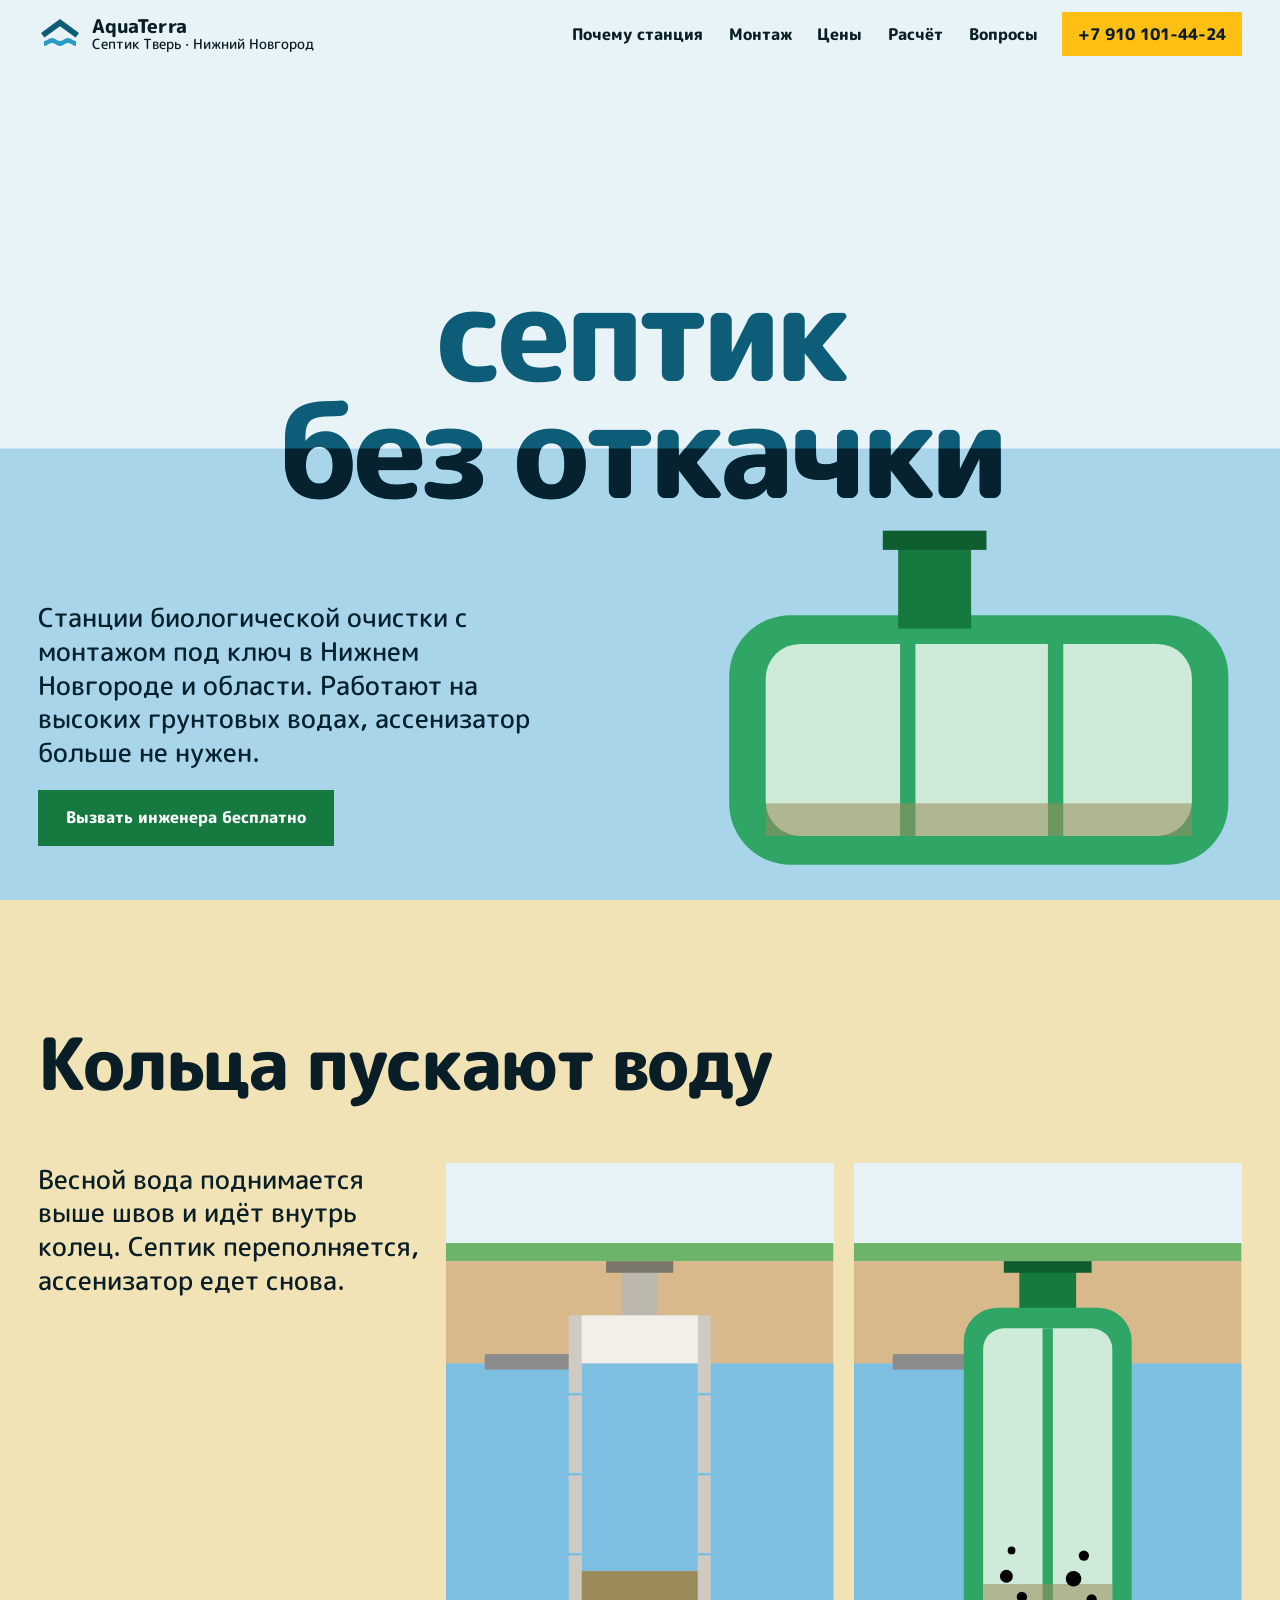
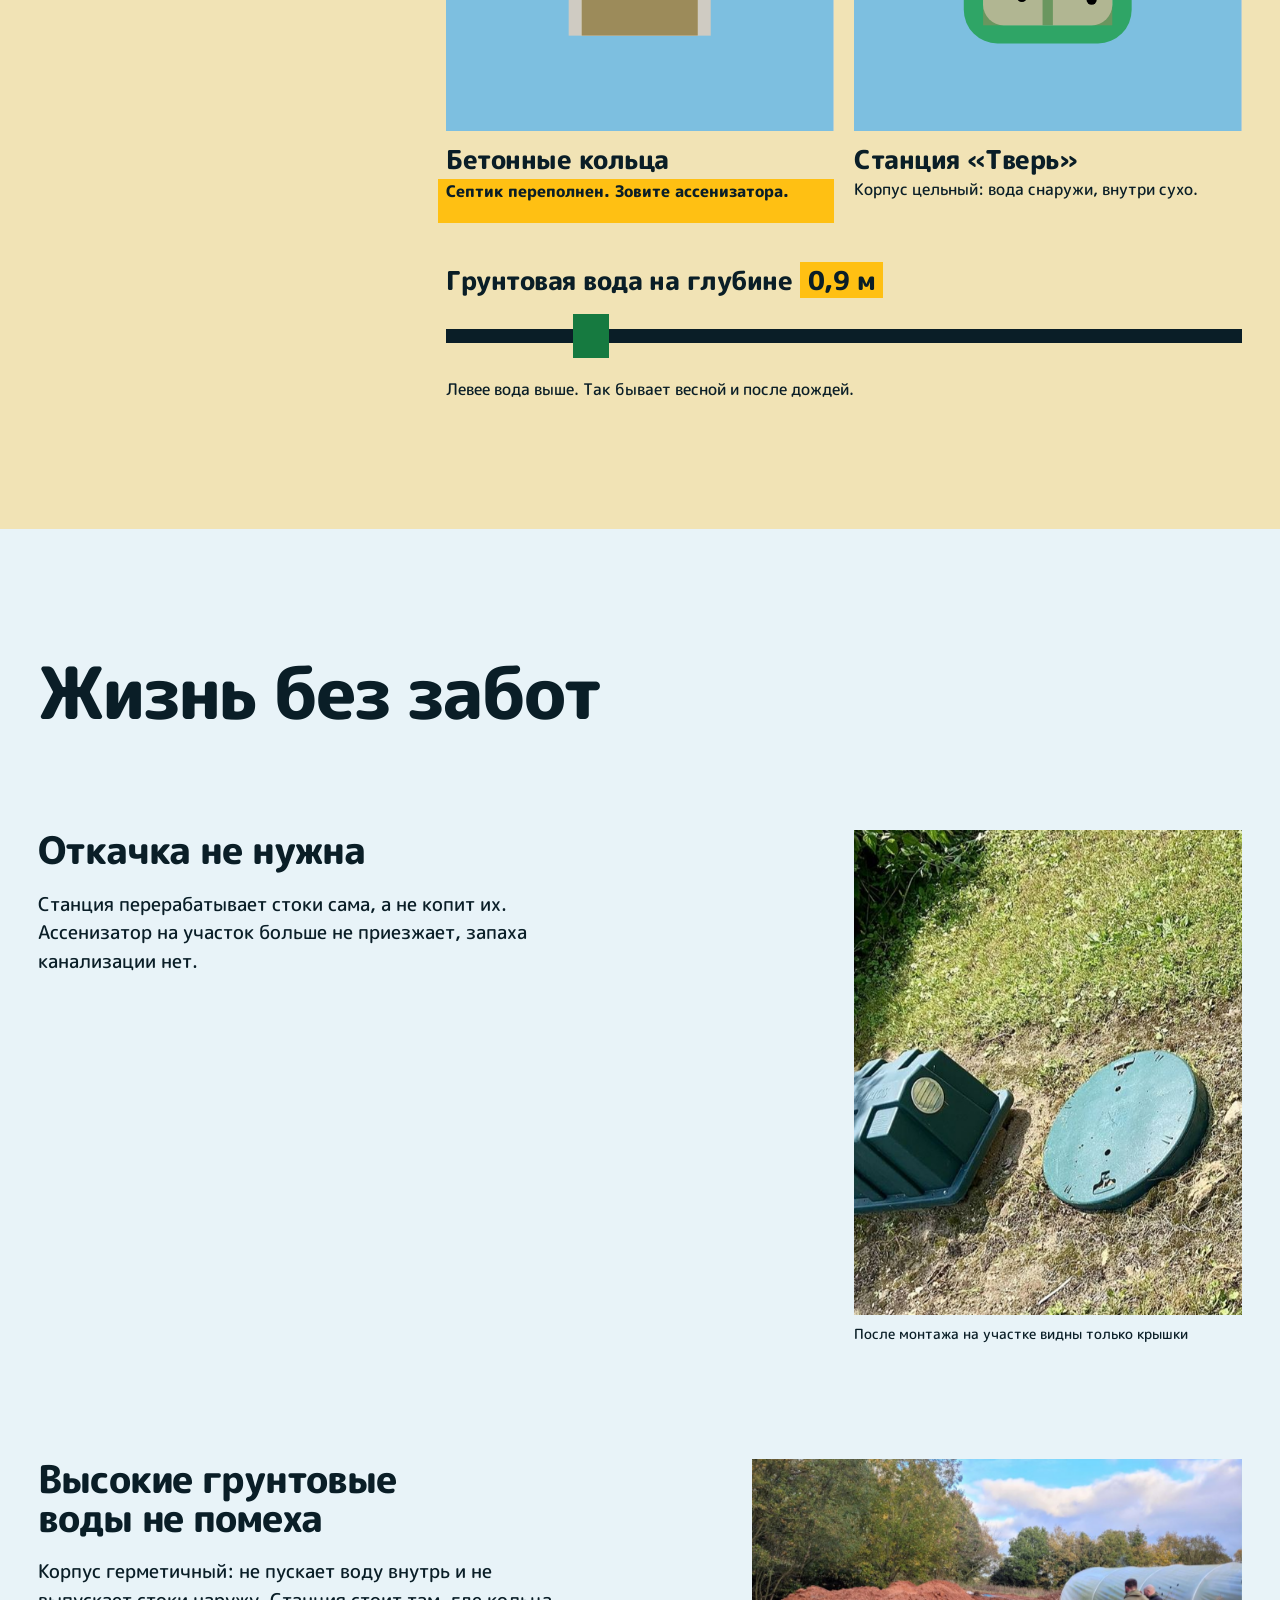
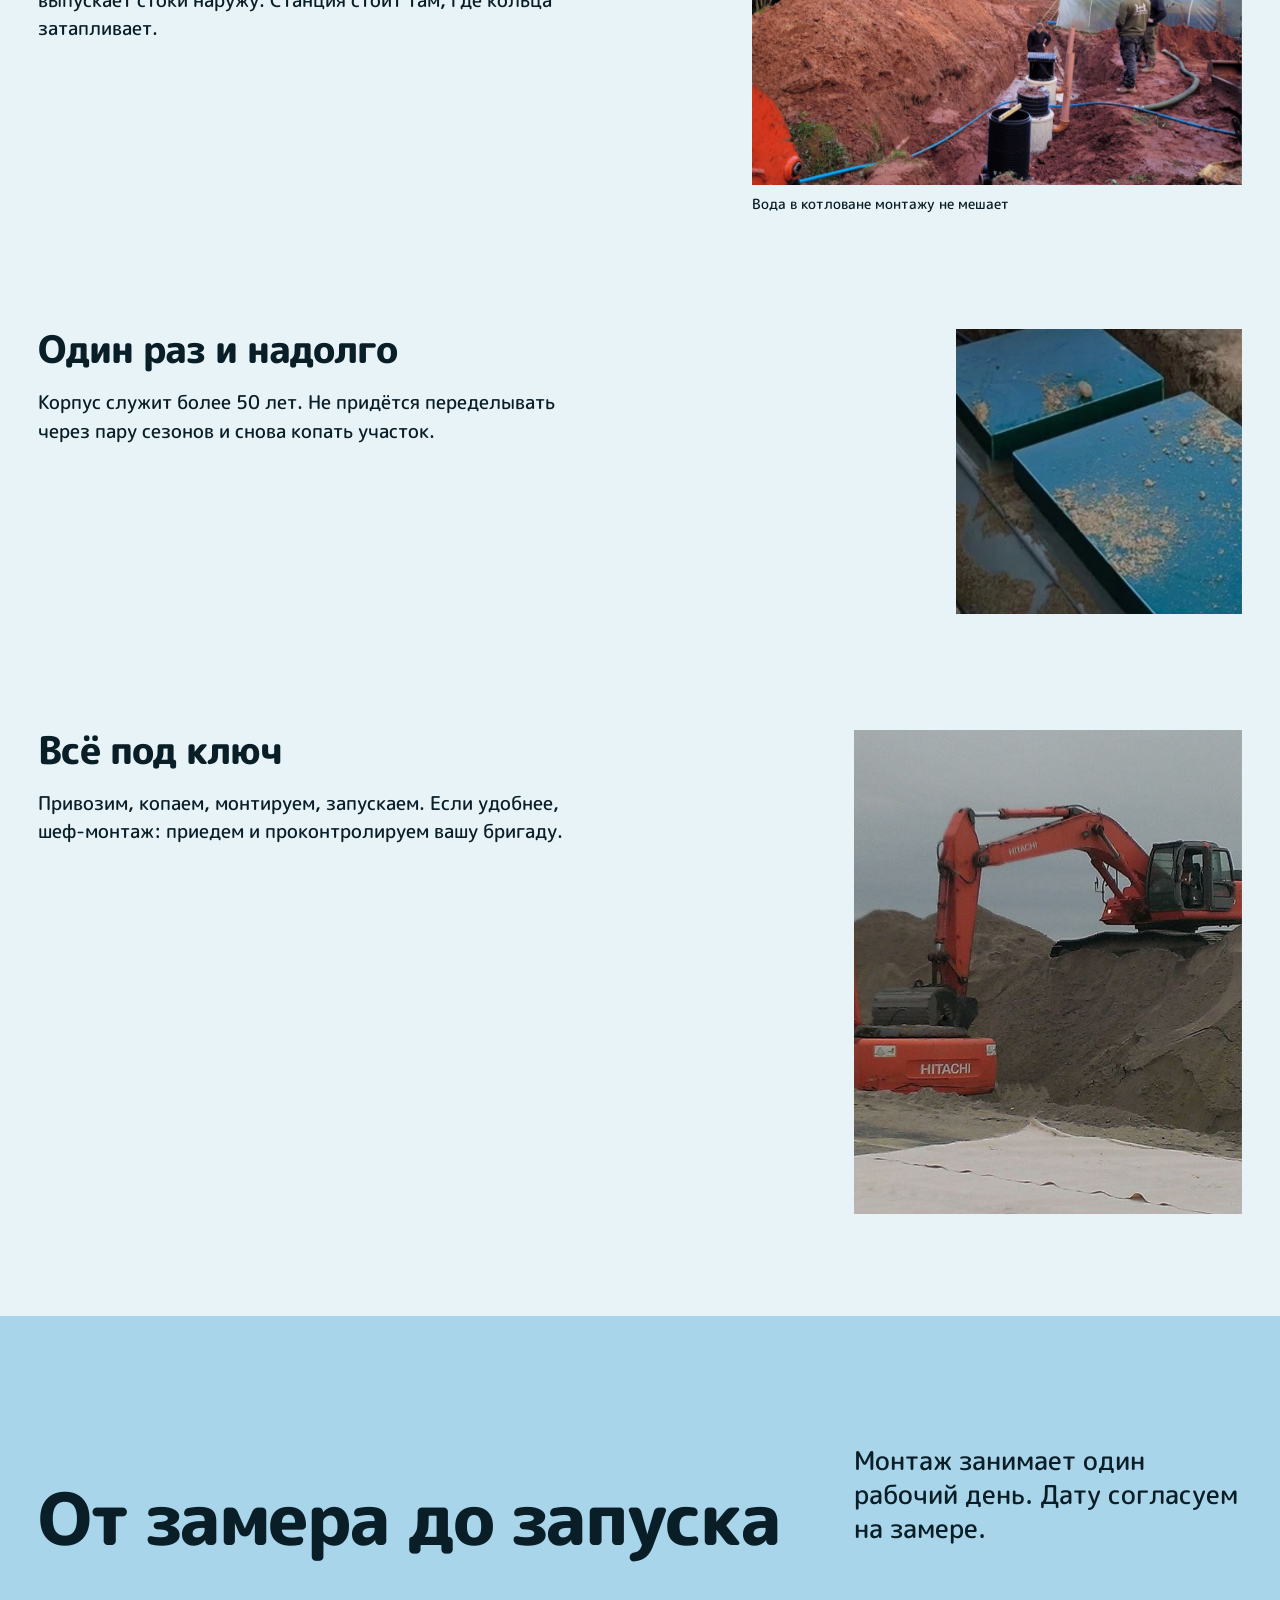
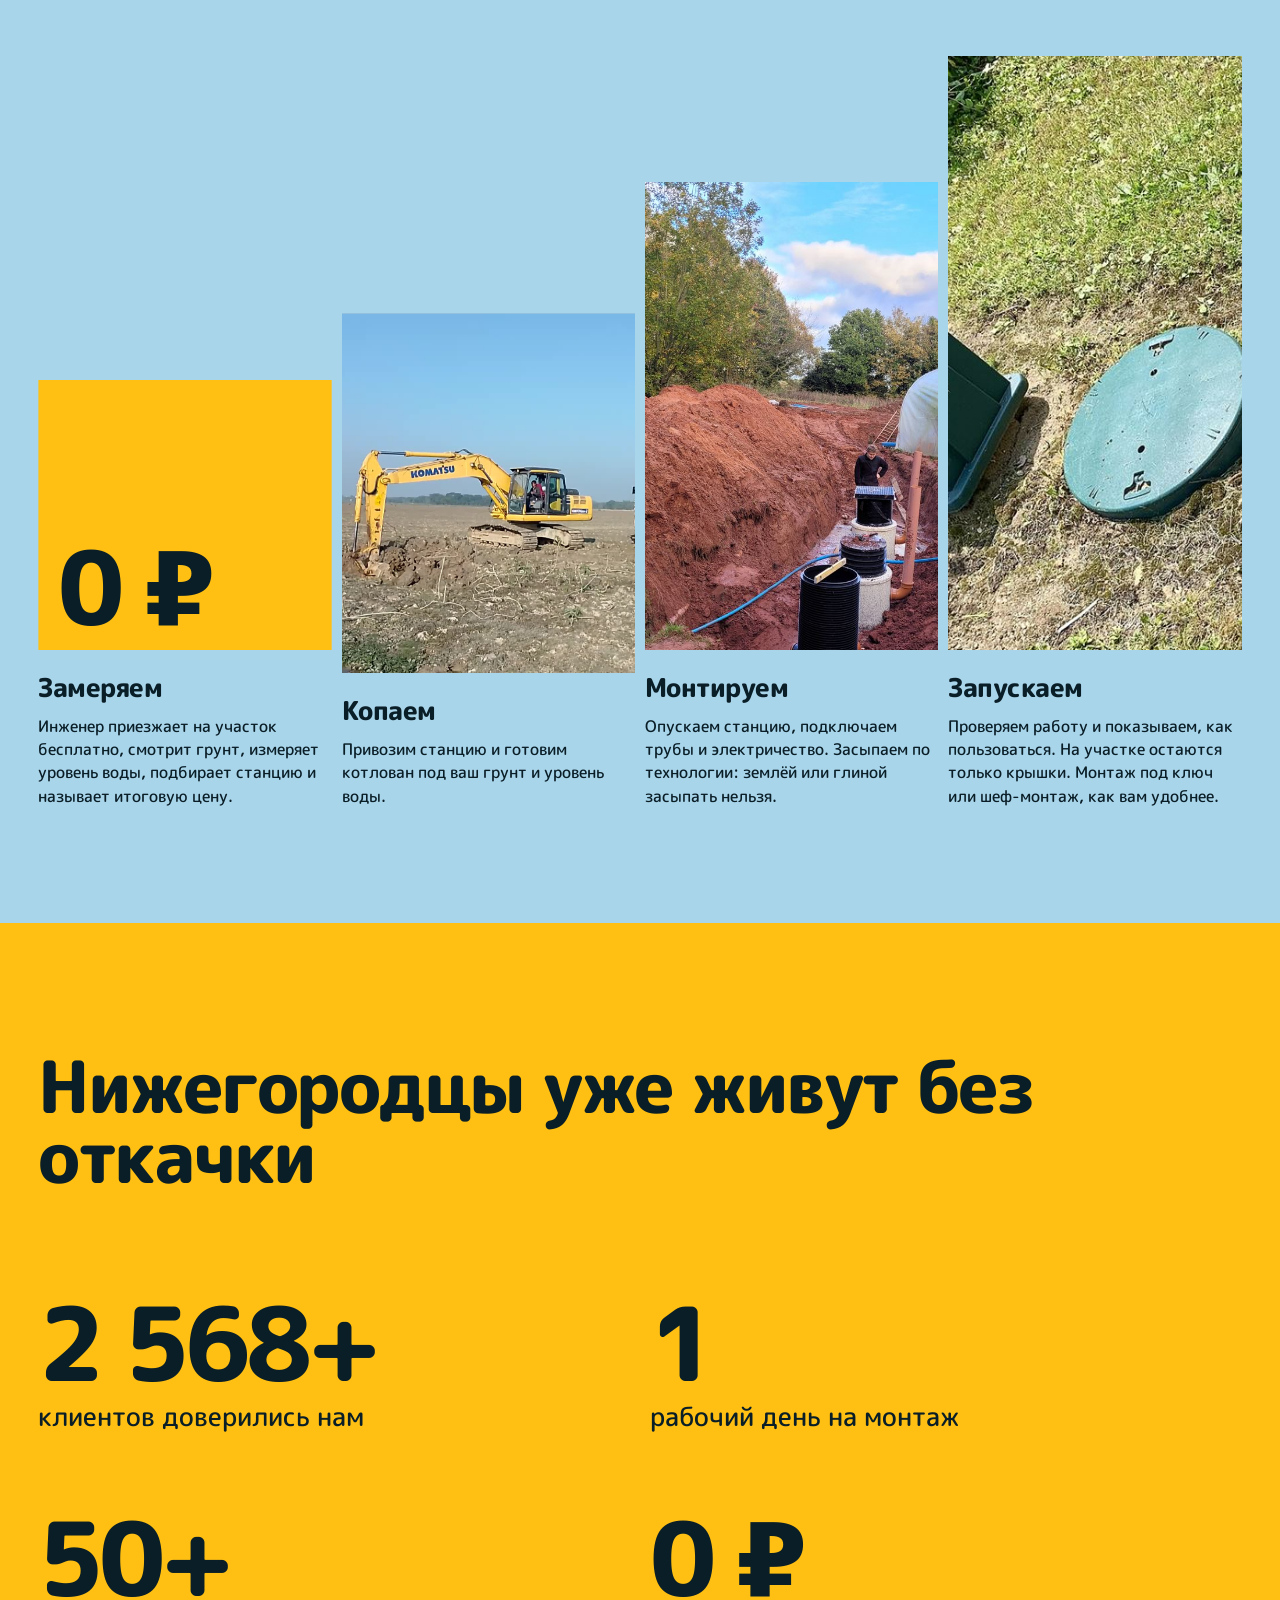
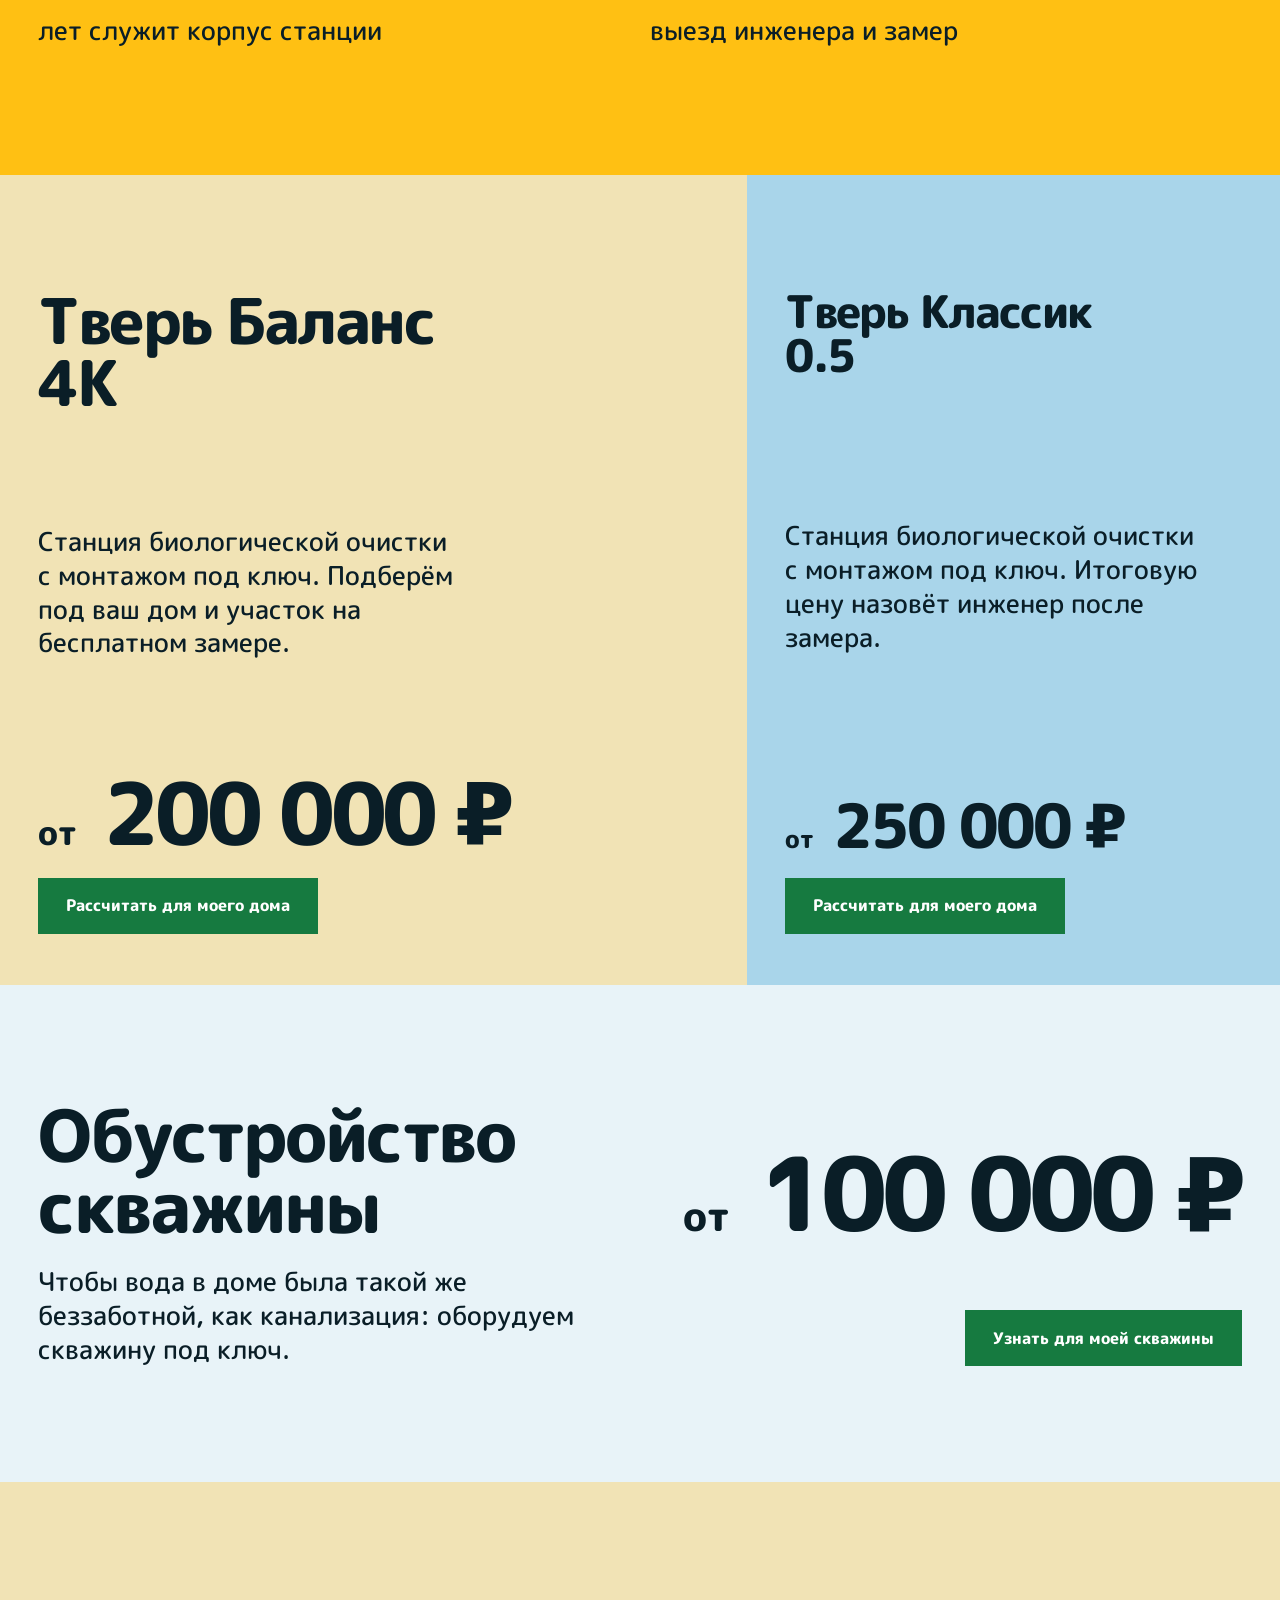
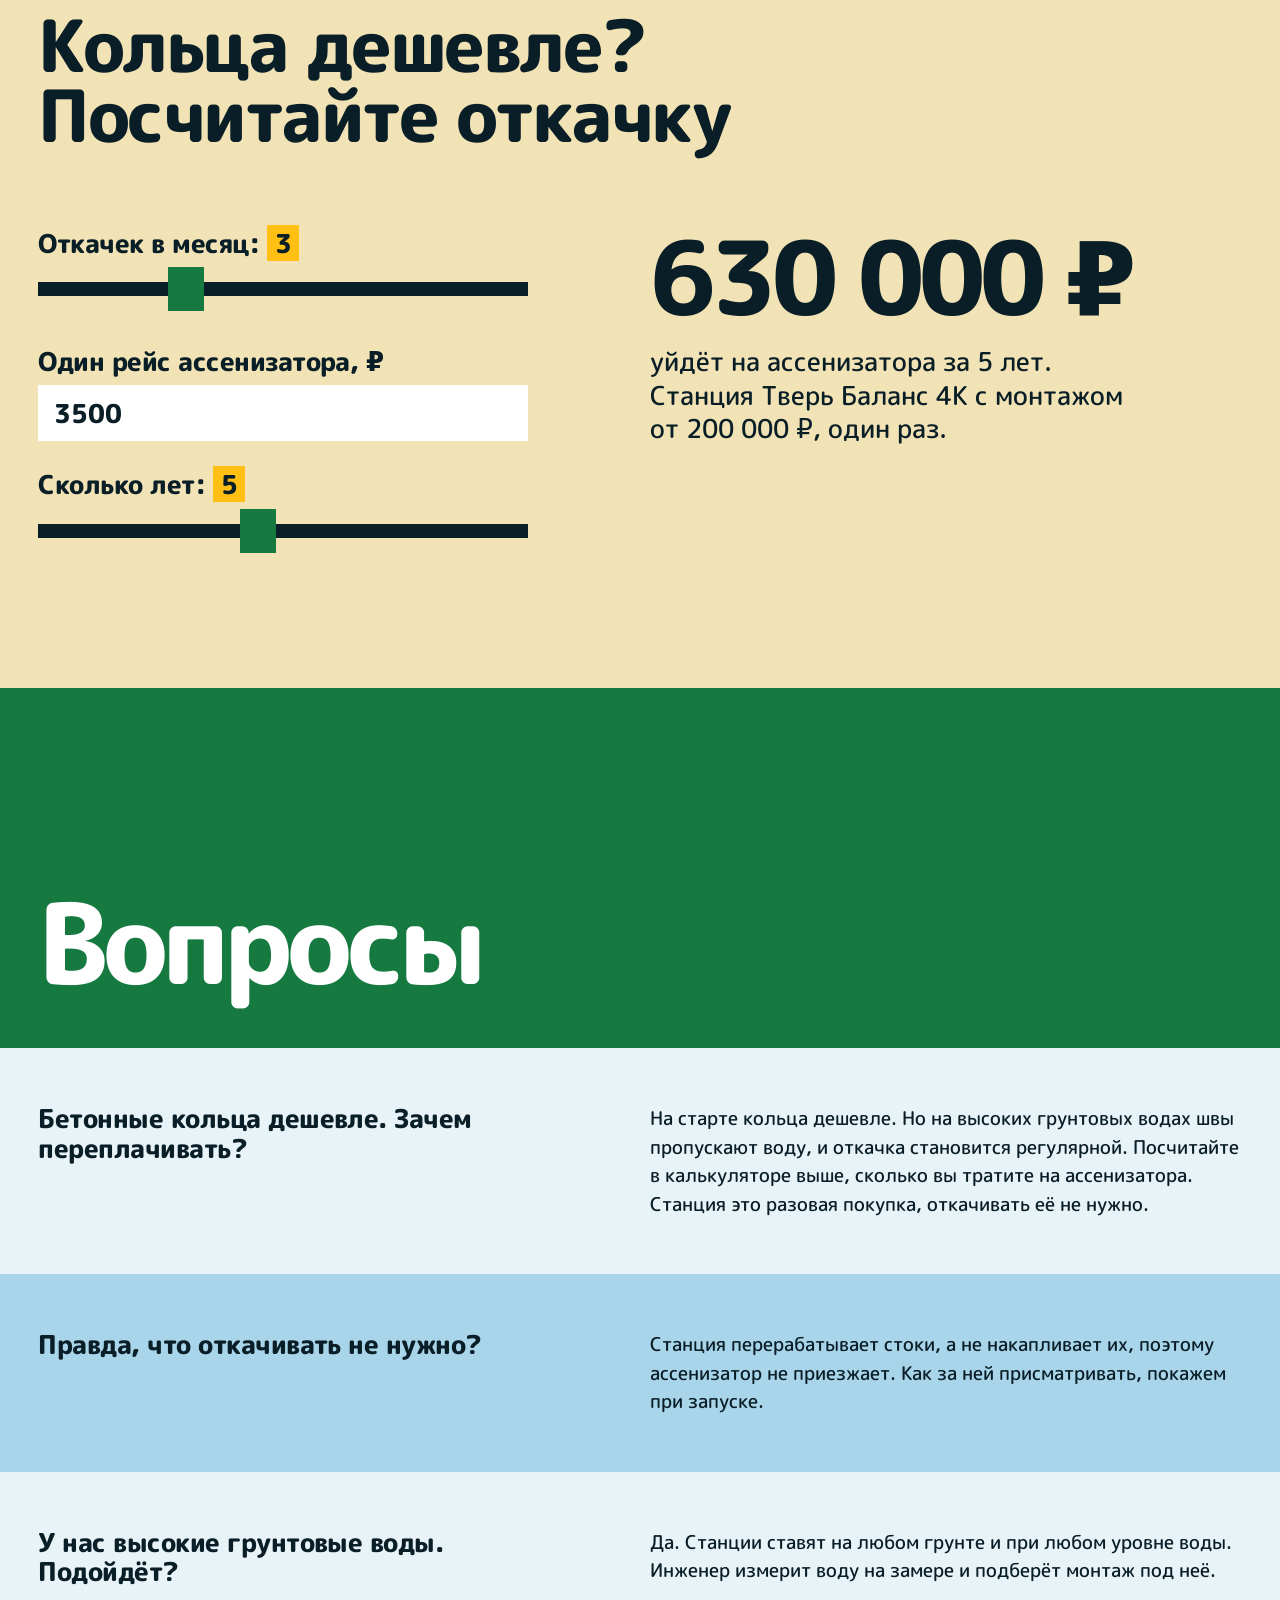
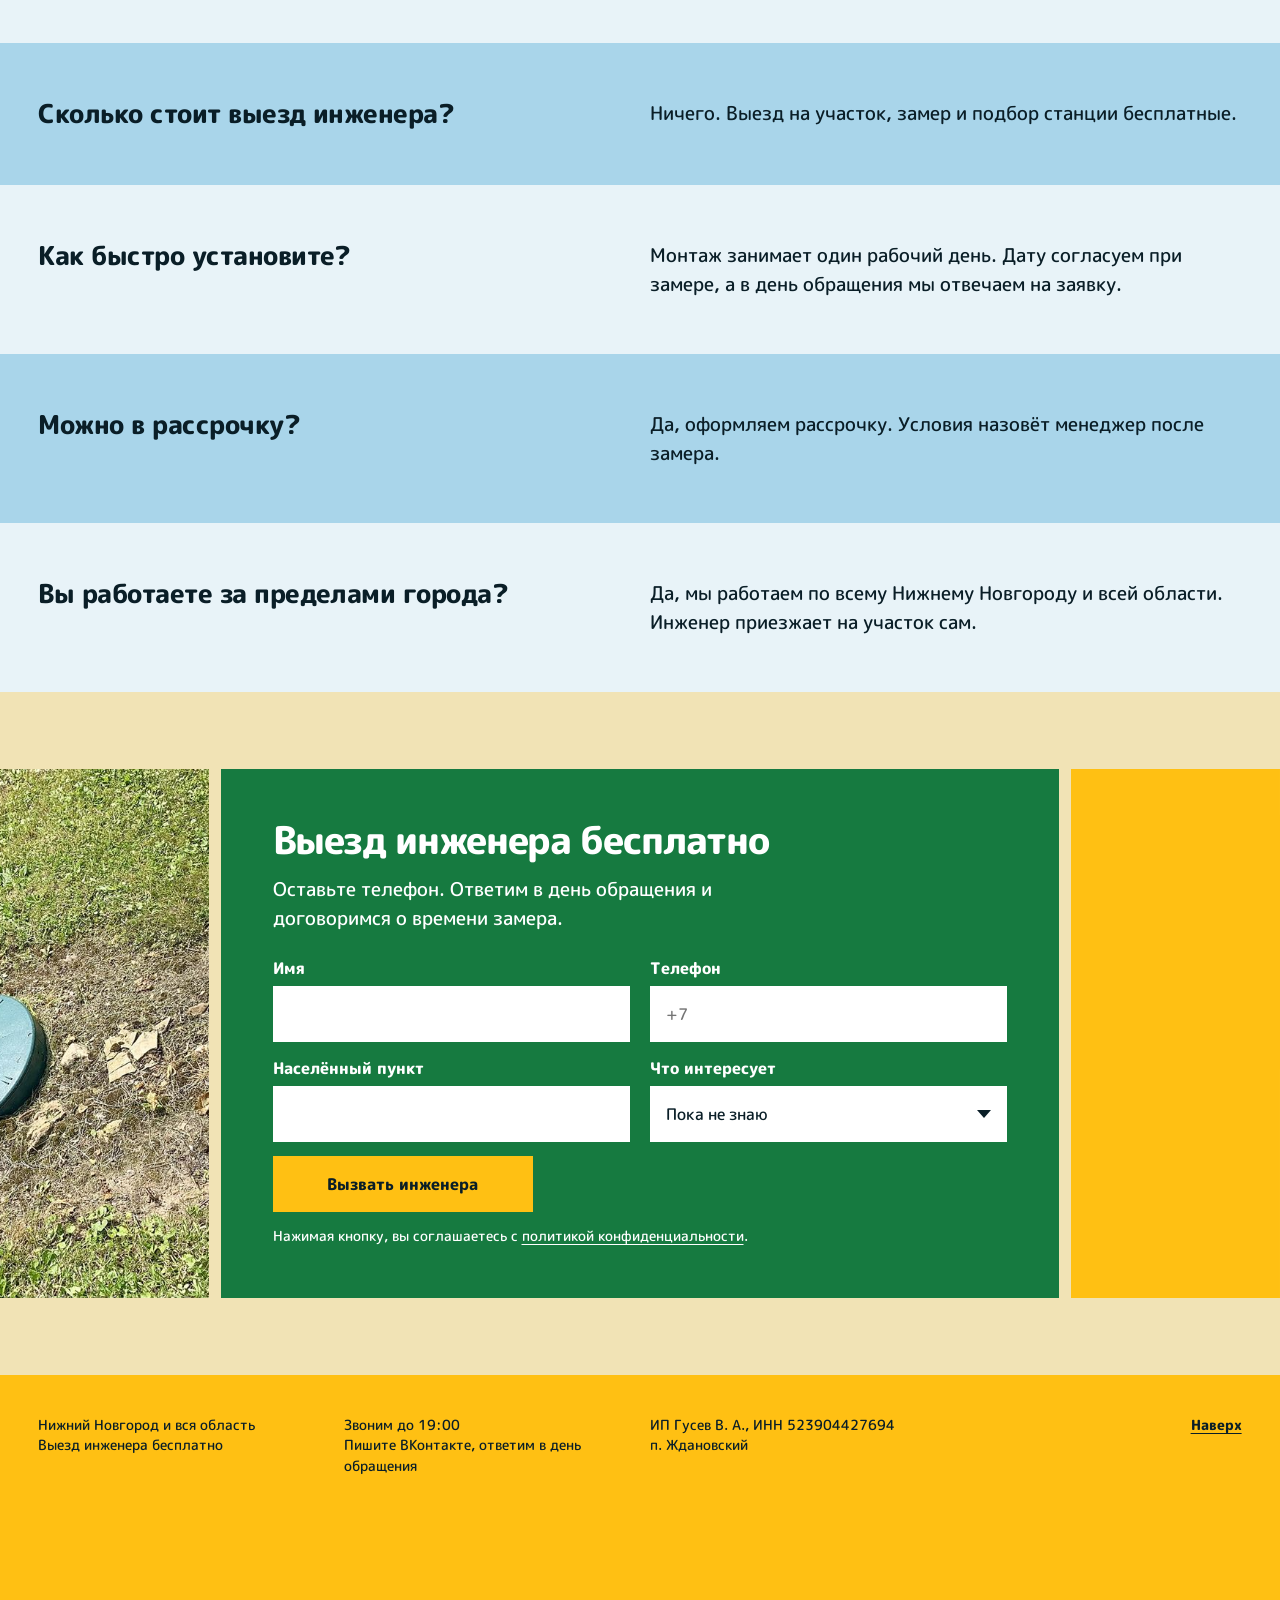
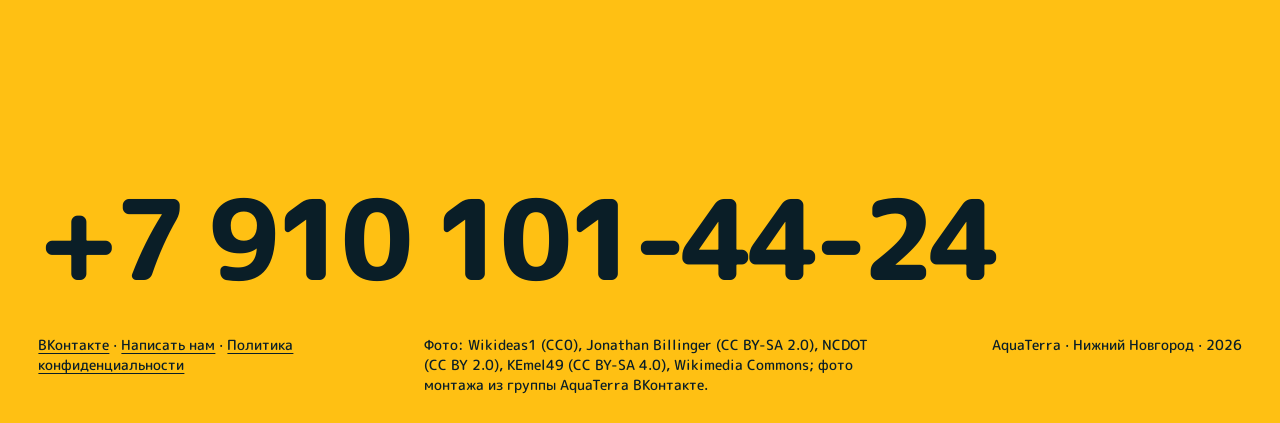
==== index.html @ c6490bec "init: landing for AquaTerra septik NNov Co-Authored-By: Claude Sonnet 5.5 <noreply@anthropic.com>" ====
<!doctype html>
<html lang="ru">
<head>
<meta charset="utf-8">
<meta name="viewport" content="width=device-width, initial-scale=1">
<title>Септик без откачки в Нижнем Новгороде | AquaTerra</title>
<meta name="description" content="Станции биологической очистки «Тверь» с монтажом под ключ в Нижнем Новгороде и области. Септик без откачки, работает на высоких грунтовых водах. Баланс 4К от 200 000 ₽. Выезд инженера бесплатно.">
<meta name="theme-color" content="#E8F3F8">
<meta property="og:title" content="Септик без откачки в Нижнем Новгороде и области">
<meta property="og:description" content="Станции биологической очистки с монтажом под ключ. Выезд инженера на замер бесплатно.">
<meta property="og:type" content="website">
<script>document.documentElement.classList.add('js');</script>
<link rel="preconnect" href="https://fonts.googleapis.com">
<link rel="preconnect" href="https://fonts.gstatic.com" crossorigin>
<link href="https://fonts.googleapis.com/css2?family=M+PLUS+Rounded+1c:wght@400;500;800&display=swap" rel="stylesheet">
<link rel="stylesheet" href="styles.css">
</head>
<body>

<header class="bar" id="header">
  <div class="bar__in">
    <a class="mark" href="#top" aria-label="AquaTerra, на главную">
      <svg class="mark__ico" viewBox="0 0 44 36" aria-hidden="true">
        <path d="M3 17 22 3l19 14-3.4 4.6L22 10.2 6.4 21.6z" fill="#0D5C78"/>
        <path d="M6 25c4 0 4-3 8-3s4 3 8 3 4-3 8-3 4 3 8 3v5c-4 0-4-3-8-3s-4 3-8 3-4-3-8-3-4 3-8 3z" fill="#2B9BC4"/>
      </svg>
      <span class="mark__txt"><b>AquaTerra</b><i>Септик Тверь · Нижний Новгород</i></span>
    </a>
    <nav class="nav" id="nav" aria-label="Разделы">
      <a href="#why">Почему станция</a>
      <a href="#process">Монтаж</a>
      <a href="#price">Цены</a>
      <a href="#calc">Расчёт</a>
      <a href="#faq">Вопросы</a>
    </nav>
    <a class="bar__tel" href="tel:+79101014424">+7 910 101-44-24</a>
    <button class="burger" id="burger" type="button" aria-label="Открыть меню" aria-expanded="false" aria-controls="nav"><span></span><span></span></button>
  </div>
</header>

<main>

<!-- ========== HERO: waterline ========== -->
<section class="hero" id="top">
  <h1 class="hero__title"><span class="ln"><span>септик</span></span><span class="ln"><span>без откачки</span></span></h1>
  <svg class="tank" viewBox="0 0 560 366" focusable="false" aria-hidden="true">
    <rect x="20" y="96" width="520" height="260" rx="64" fill="#2FA566"/>
    <rect x="196" y="20" width="76" height="90" fill="#167A40"/>
    <rect x="180" y="8" width="108" height="20" fill="#0F5E30"/>
    <rect x="58" y="126" width="444" height="200" rx="36" fill="#CDEBD8"/>
    <rect x="198" y="126" width="16" height="200" fill="#2FA566"/>
    <rect x="352" y="126" width="16" height="200" fill="#2FA566"/>
    <rect x="58" y="292" width="444" height="34" fill="#9C8B5A" opacity=".55"/>
    <g class="bub">
      <circle cx="96" cy="276" r="9"/><circle cx="130" cy="290" r="6"/><circle cx="160" cy="270" r="11"/>
      <circle cx="250" cy="280" r="8"/><circle cx="290" cy="292" r="12"/><circle cx="326" cy="274" r="6"/>
      <circle cx="410" cy="284" r="10"/><circle cx="448" cy="270" r="7"/><circle cx="474" cy="292" r="9"/>
    </g>
  </svg>
  <div class="hero__foot">
    <p class="hero__sub">Станции биологической очистки с монтажом под ключ в Нижнем Новгороде и области. Работают на высоких грунтовых водах, ассенизатор больше не нужен.</p>
    <a class="btn" href="#contact" data-pick="">Вызвать инженера бесплатно</a>
  </div>
</section>

<!-- ========== PROBLEM: groundwater (live thing) ========== -->
<section class="field field--sand problem" id="why" aria-labelledby="h-why">
  <div class="grid">
    <h2 class="head problem__h" id="h-why" data-split>Кольца пускают воду</h2>
    <p class="statement problem__p" data-r>Весной вода поднимается выше швов и идёт внутрь колец. Септик переполняется, ассенизатор едет снова.</p>
    <div class="scene" id="scene" data-r>
      <div class="scene__pair">
        <figure class="tankfig">
          <svg viewBox="0 0 300 440" role="img" aria-label="Разрез участка: септик из бетонных колец в грунтовой воде">
            <rect x="0" y="0" width="300" height="62" fill="#E8F3F8"/>
            <rect x="0" y="62" width="300" height="14" fill="#6DB36A"/>
            <rect x="0" y="76" width="300" height="364" fill="#D8B98B"/>
            <rect class="gw" x="0" y="130" width="300" height="310" fill="#7DBFE0"/>
            <rect x="30" y="148" width="68" height="12" fill="#8C8C8C"/>
            <rect x="136" y="84" width="28" height="34" fill="#BDB8AE"/>
            <rect x="124" y="76" width="52" height="9" fill="#7B766C"/>
            <rect x="95" y="118" width="110" height="60" fill="#CFCBC2"/>
            <rect x="95" y="180" width="110" height="60" fill="#CFCBC2"/>
            <rect x="95" y="242" width="110" height="60" fill="#CFCBC2"/>
            <rect x="95" y="304" width="110" height="62" fill="#CFCBC2"/>
            <rect x="105" y="118" width="90" height="248" fill="#F2EFE8"/>
            <rect class="in-wat" x="105" y="300" width="90" height="66" fill="#7DBFE0"/>
            <rect class="in-sew" x="105" y="316" width="90" height="50" fill="#9C8B5A"/>
            <g class="drips" fill="#7DBFE0">
              <rect x="91" y="190" width="5" height="9"/>
              <rect x="204" y="250" width="5" height="9"/>
              <rect x="91" y="312" width="5" height="9"/>
            </g>
          </svg>
          <figcaption>
            <b>Бетонные кольца</b>
            <span class="read" id="readRing">Вода ниже швов. Пока всё в порядке.</span>
          </figcaption>
        </figure>
        <figure class="tankfig">
          <svg viewBox="0 0 300 440" role="img" aria-label="Разрез участка: герметичная станция биологической очистки в грунтовой воде">
            <rect x="0" y="0" width="300" height="62" fill="#E8F3F8"/>
            <rect x="0" y="62" width="300" height="14" fill="#6DB36A"/>
            <rect x="0" y="76" width="300" height="364" fill="#D8B98B"/>
            <rect class="gw" x="0" y="130" width="300" height="310" fill="#7DBFE0"/>
            <rect x="30" y="148" width="58" height="12" fill="#8C8C8C"/>
            <rect x="128" y="84" width="44" height="30" fill="#167A40"/>
            <rect x="116" y="76" width="68" height="9" fill="#0F5E30"/>
            <rect x="85" y="112" width="130" height="260" rx="26" fill="#2FA566"/>
            <rect x="100" y="128" width="100" height="230" rx="16" fill="#CDEBD8"/>
            <rect x="146" y="128" width="8" height="230" fill="#2FA566"/>
            <rect x="100" y="326" width="100" height="32" fill="#9C8B5A" opacity=".55"/>
            <g class="bub bub--s">
              <circle cx="118" cy="320" r="5"/><circle cx="130" cy="336" r="4"/>
              <circle cx="170" cy="322" r="6"/><circle cx="184" cy="338" r="4"/>
              <circle cx="122" cy="300" r="3"/><circle cx="178" cy="304" r="4"/>
            </g>
          </svg>
          <figcaption>
            <b>Станция «Тверь»</b>
            <span class="read read--ok">Корпус цельный: вода снаружи, внутри сухо.</span>
          </figcaption>
        </figure>
      </div>
      <div class="scene__ctl">
        <label for="gwRange">Грунтовая вода на глубине <output id="gwOut">3,2 м</output></label>
        <input id="gwRange" type="range" min="0.4" max="3.4" step="0.05" value="0.9" aria-describedby="gwHint">
        <p id="gwHint">Левее вода выше. Так бывает весной и после дождей.</p>
      </div>
    </div>
  </div>
</section>

<!-- ========== BENEFITS: rows with margin photographs ========== -->
<section class="field field--sky benefits" aria-labelledby="h-ben">
  <div class="grid">
    <h2 class="head benefits__h" id="h-ben" data-split>Жизнь без забот</h2>
  </div>
  <ol class="rows">
    <li class="row" data-r>
      <div class="row__t">
        <h3>Откачка не нужна</h3>
        <p>Станция перерабатывает стоки сама, а не копит их. Ассенизатор на участок больше не приезжает, запаха канализации нет.</p>
      </div>
      <figure class="pic pic--a" data-pic><div class="frame"><img src="assets/lids-lawn.jpg" alt="Две зелёные крышки станции на газоне" width="1400" height="723" loading="lazy" style="object-position:30% 55%"></div><figcaption>После монтажа на участке видны только крышки</figcaption></figure>
    </li>
    <li class="row" data-r>
      <div class="row__t">
        <h3>Высокие грунтовые воды не помеха</h3>
        <p>Корпус герметичный: не пускает воду внутрь и не выпускает стоки наружу. Станция стоит там, где кольца затапливает.</p>
      </div>
      <figure class="pic pic--b" data-pic><div class="frame"><img src="assets/trench-water.jpg" alt="Монтаж септика в траншее, воду из котлована откачивают шлангом" width="1200" height="900" loading="lazy"></div><figcaption>Вода в котловане монтажу не мешает</figcaption></figure>
    </li>
    <li class="row" data-r>
      <div class="row__t">
        <h3>Один раз и надолго</h3>
        <p>Корпус служит более 50 лет. Не придётся переделывать через пару сезонов и снова копать участок.</p>
      </div>
      <figure class="pic pic--c" data-pic><div class="frame"><img src="assets/trench-lids.jpg" alt="Станция с зелёными крышками, установленная в траншее" width="1000" height="618" loading="lazy" style="object-position:30% 50%"></div></figure>
    </li>
    <li class="row" data-r>
      <div class="row__t">
        <h3>Всё под ключ</h3>
        <p>Привозим, копаем, монтируем, запускаем. Если удобнее, шеф-монтаж: приедем и проконтролируем вашу бригаду.</p>
      </div>
      <figure class="pic pic--a" data-pic><div class="frame"><img src="assets/excavator.jpg" alt="Две экскаваторные машины на песчаной насыпи" width="1200" height="864" loading="lazy" style="object-position:70% 50%"></div></figure>
    </li>
  </ol>
</section>

<!-- ========== PROCESS: tiles that grow ========== -->
<section class="field field--water process" id="process" aria-labelledby="h-proc">
  <div class="grid process__top">
    <h2 class="head" id="h-proc" data-split>От замера до запуска</h2>
    <p class="process__lead" data-r>Монтаж занимает один рабочий день. Дату согласуем на замере.</p>
  </div>
  <div class="tiles" id="tiles">
    <article class="stage stage--1">
      <div class="tile tile--sun"><b class="tile__fig">0&nbsp;₽</b></div>
      <h3>Замеряем</h3>
      <p>Инженер приезжает на участок бесплатно, смотрит грунт, измеряет уровень воды, подбирает станцию и называет итоговую цену.</p>
    </article>
    <article class="stage stage--2">
      <div class="tile tile--sand"><video class="tile__vid" muted loop playsinline preload="metadata" poster="assets/excavator-digging-land-and-loading-truck-poster.jpg" aria-label="Экскаватор копает котлован"><source src="assets/excavator-digging-land-and-loading-truck.webm" type="video/webm"></video></div>
      <h3>Копаем</h3>
      <p>Привозим станцию и готовим котлован под ваш грунт и уровень воды.</p>
    </article>
    <article class="stage stage--3">
      <div class="tile tile--sky"><img src="assets/trench-water.jpg" alt="Станция в траншее при монтаже" width="1200" height="900" loading="lazy" style="object-position:45% 60%"></div>
      <h3>Монтируем</h3>
      <p>Опускаем станцию, подключаем трубы и электричество. Засыпаем по технологии: землёй или глиной засыпать нельзя.</p>
    </article>
    <article class="stage stage--4">
      <div class="tile tile--moss"><img src="assets/lids-lawn.jpg" alt="Зелёные крышки станции на газоне после монтажа" width="1400" height="723" loading="lazy" style="object-position:36% 60%"></div>
      <h3>Запускаем</h3>
      <p>Проверяем работу и показываем, как пользоваться. На участке остаются только крышки. Монтаж под ключ или шеф-монтаж, как вам удобнее.</p>
    </article>
  </div>
</section>

<!-- ========== NUMBERS ========== -->
<section class="field field--sun nums" aria-labelledby="h-num">
  <div class="grid">
    <h2 class="head nums__h" id="h-num" data-split>Нижегородцы уже живут без откачки</h2>
  </div>
  <ul class="figs">
    <li data-r><b class="fig"><span data-count="2568">2&nbsp;568</span>+</b><span>клиентов доверились нам</span></li>
    <li data-r><b class="fig"><span data-count="1">1</span></b><span>рабочий день на монтаж</span></li>
    <li data-r><b class="fig"><span data-count="50">50</span>+</b><span>лет служит корпус станции</span></li>
    <li data-r><b class="fig">0&nbsp;₽</b><span>выезд инженера и замер</span></li>
  </ul>
</section>

<!-- ========== PRICE: two plans, two fields ========== -->
<section class="price" id="price" aria-labelledby="h-price">
  <h2 class="sr" id="h-price">Цены на станции</h2>
  <div class="plan plan--a">
    <div class="plan__in">
      <h3>Тверь Баланс 4К</h3>
      <p class="plan__who">Станция биологической очистки с монтажом под ключ. Подберём под ваш дом и участок на бесплатном замере.</p>
      <div class="plan__row">
        <p class="plan__price"><span>от</span> 200&nbsp;000&nbsp;₽</p>
        <a class="btn" href="#contact" data-pick="balans">Рассчитать для моего дома</a>
      </div>
    </div>
  </div>
  <div class="plan plan--b">
    <div class="plan__in">
      <h3>Тверь Классик 0.5</h3>
      <p class="plan__who">Станция биологической очистки с монтажом под ключ. Итоговую цену назовёт инженер после замера.</p>
      <div class="plan__row">
        <p class="plan__price"><span>от</span> 250&nbsp;000&nbsp;₽</p>
        <a class="btn" href="#contact" data-pick="klassik">Рассчитать для моего дома</a>
      </div>
    </div>
  </div>
</section>

<section class="well" aria-labelledby="h-well">
  <div class="well__in">
    <h2 class="well__h" id="h-well">Обустройство скважины</h2>
    <p class="well__p">Чтобы вода в доме была такой же беззаботной, как канализация: оборудуем скважину под ключ.</p>
    <p class="well__price"><span>от</span> 100&nbsp;000&nbsp;₽</p>
    <a class="btn" href="#contact" data-pick="well">Узнать для моей скважины</a>
  </div>
</section>

<!-- ========== CALC: the "too expensive" objection ========== -->
<section class="field field--sand calc" id="calc" aria-labelledby="h-calc">
  <div class="grid">
    <h2 class="head calc__h" id="h-calc" data-split>Кольца дешевле? Посчитайте откачку</h2>
    <div class="calc__ctl" data-r>
      <div class="ctl">
        <label for="cN">Откачек в месяц: <output id="oN">3</output></label>
        <input id="cN" type="range" min="1" max="8" step="1" value="3">
      </div>
      <div class="ctl">
        <label for="cP">Один рейс ассенизатора, ₽</label>
        <input id="cP" class="num" type="number" inputmode="numeric" min="500" max="30000" step="100" value="3500">
      </div>
      <div class="ctl">
        <label for="cY">Сколько лет: <output id="oY">5</output></label>
        <input id="cY" type="range" min="1" max="10" step="1" value="5">
      </div>
    </div>
    <div class="calc__out" aria-live="polite" data-r>
      <p class="calc__big"><span id="rSum">630 000</span>&nbsp;₽</p>
      <p class="calc__cap">уйдёт на ассенизатора за <span id="rYears">5 лет</span>. Станция Тверь Баланс 4К с монтажом от 200&nbsp;000&nbsp;₽, один раз.</p>
      <p class="calc__verdict" id="rVerdict"></p>
    </div>
  </div>
</section>

<!-- ========== FAQ: a band per question ========== -->
<section class="faq" id="faq" aria-labelledby="h-faq">
  <div class="band band--head"><h2 id="h-faq" data-split>Вопросы</h2></div>
  <div class="band band--a"><h3>Бетонные кольца дешевле. Зачем переплачивать?</h3><p>На старте кольца дешевле. Но на высоких грунтовых водах швы пропускают воду, и откачка становится регулярной. Посчитайте в калькуляторе выше, сколько вы тратите на ассенизатора. Станция это разовая покупка, откачивать её не нужно.</p></div>
  <div class="band band--b"><h3>Правда, что откачивать не нужно?</h3><p>Станция перерабатывает стоки, а не накапливает их, поэтому ассенизатор не приезжает. Как за ней присматривать, покажем при запуске.</p></div>
  <div class="band band--a"><h3>У нас высокие грунтовые воды. Подойдёт?</h3><p>Да. Станции ставят на любом грунте и при любом уровне воды. Инженер измерит воду на замере и подберёт монтаж под неё.</p></div>
  <div class="band band--b"><h3>Сколько стоит выезд инженера?</h3><p>Ничего. Выезд на участок, замер и подбор станции бесплатные.</p></div>
  <div class="band band--a"><h3>Как быстро установите?</h3><p>Монтаж занимает один рабочий день. Дату согласуем при замере, а в день обращения мы отвечаем на заявку.</p></div>
  <div class="band band--b"><h3>Можно в рассрочку?</h3><p>Да, оформляем рассрочку. Условия назовёт менеджер после замера.</p></div>
  <div class="band band--a"><h3>Вы работаете за пределами города?</h3><p>Да, мы работаем по всему Нижнему Новгороду и всей области. Инженер приезжает на участок сам.</p></div>
</section>

<!-- ========== CTA: the action tile ========== -->
<section class="field field--sand cta" id="contact" aria-labelledby="h-cta">
  <div class="cta__row">
    <div class="cta__side cta__side--l"><img src="assets/lids-lawn.jpg" alt="Крышки станции на газоне" width="1400" height="723" loading="lazy" style="object-position:60% 50%"></div>
    <div class="cta__main" data-r>
      <h2 id="h-cta">Выезд инженера бесплатно</h2>
      <p>Оставьте телефон. Ответим в день обращения и договоримся о времени замера.</p>
      <form id="leadForm" class="form" novalidate>
        <input type="text" name="_gotcha" style="display:none" tabindex="-1" autocomplete="off">
        <label><span>Имя</span><input name="name" type="text" autocomplete="name" required></label>
        <label><span>Телефон</span><input name="phone" type="tel" autocomplete="tel" inputmode="tel" placeholder="+7" required></label>
        <label><span>Населённый пункт</span><input name="place" type="text" autocomplete="address-level2"></label>
        <label><span>Что интересует</span>
          <select name="interest" id="interest">
            <option value="Пока не знаю, нужна консультация">Пока не знаю</option>
            <option value="Станция Тверь Баланс 4К" data-k="balans">Тверь Баланс 4К</option>
            <option value="Станция Тверь Классик 0.5" data-k="klassik">Тверь Классик 0.5</option>
            <option value="Обустройство скважины" data-k="well">Скважина</option>
          </select>
        </label>
        <button class="btn btn--sun" type="submit">Вызвать инженера</button>
        <p class="form__note">Нажимая кнопку, вы соглашаетесь с <a href="privacy.html">политикой конфиденциальности</a>.</p>
      </form>
    </div>
    <div class="cta__side cta__side--r"></div>
  </div>
</section>

</main>

<!-- ========== FOOTER: contact as the headline ========== -->
<footer class="foot">
  <div class="foot__top">
    <p>Нижний Новгород и вся область<br>Выезд инженера бесплатно</p>
    <p>Звоним до 19:00<br>Пишите ВКонтакте, ответим в день обращения</p>
    <p>ИП Гусев В.&nbsp;А., ИНН 523904427694<br>п. Ждановский</p>
    <a class="foot__up" href="#top">Наверх</a>
  </div>
  <a class="foot__tel" href="tel:+79101014424">+7 910 101-44-24</a>
  <div class="foot__meta">
    <p><a href="https://vk.ru/septik_nnov" rel="noopener">ВКонтакте</a> · <a href="https://vk.me/septik_nnov" rel="noopener">Написать нам</a> · <a href="privacy.html">Политика конфиденциальности</a></p>
    <p class="foot__credit">Фото: Wikideas1 (CC0), Jonathan Billinger (CC BY-SA 2.0), NCDOT (CC BY 2.0), KEmel49 (CC BY-SA 4.0), Wikimedia Commons; фото монтажа из группы AquaTerra ВКонтакте.</p>
    <p>AquaTerra · Нижний Новгород · <span id="year">2026</span></p>
  </div>
</footer>

<script src="script.js"></script>
</body>
</html>
---- styles.css ----
/* AquaTerra — септик без откачки. Colour chapters: each section is a layer of the plot. */
:root {
  --sky: #E8F3F8;
  --water: #A9D5EA;
  --sand: #F1E3B5;
  --sun: #FFC013;
  --green: #167A40;
  --ink: #0A1E27;
  --deep: #0D5C78;
  --abyss: #06222F;
  --paper: #FFFFFF;

  --m: clamp(16px, 3vw, 40px);
  --gap: clamp(12px, 1.6vw, 24px);
  --pad: clamp(80px, 10vw, 168px);

  --step-small: clamp(0.8125rem, 0.79rem + 0.1vw, 0.875rem);
  --step-body: clamp(1.0625rem, 1rem + 0.25vw, 1.1875rem);
  --step-lead: clamp(1.25rem, 1.1rem + 0.7vw, 1.625rem);
  --step-head: clamp(2.25rem, 1.3rem + 4vw, 5rem);
  --step-display: min(8.7vw, 190px);
  --step-sub: clamp(1.75rem, 3vw, 3rem);
  --step-num: min(8vw, 130px);

  --ease: cubic-bezier(0.16, 1, 0.3, 1);
  --f: clamp(40px, 13.2vw, 168px);
  --wl: 100%;
  --seam: 0.5;
}
@media (min-width: 760px) { :root { --f: min(10.2vw, 168px); } }
@media (max-width: 759px) { :root { --seam: 0.4; } }

*, *::before, *::after { box-sizing: border-box; }
html { scroll-behavior: smooth; scroll-padding-top: 72px; -webkit-text-size-adjust: 100%; }
body {
  margin: 0; background: var(--sky); color: var(--ink);
  font-family: "M PLUS Rounded 1c", "Segoe UI", system-ui, sans-serif;
  font-size: var(--step-body); line-height: 1.5; font-weight: 500;
  -webkit-font-smoothing: antialiased; overflow-x: hidden;
}
img, svg { display: block; max-width: 100%; }
h1, h2, h3, p, figure, ol, ul { margin: 0; padding: 0; }
ol, ul { list-style: none; }
a { color: inherit; text-underline-offset: 0.2em; }
::selection { background: var(--sun); color: var(--ink); }
:focus-visible { outline: 3px solid var(--ink); outline-offset: 3px; }
.sr { position: absolute; width: 1px; height: 1px; overflow: hidden; clip-path: inset(50%); white-space: nowrap; }

.grid { display: grid; grid-template-columns: repeat(12, minmax(0, 1fr)); column-gap: var(--gap); padding: 0 var(--m); }
.field { padding: var(--pad) 0; }
.field--sand { background: var(--sand); }
.field--sky { background: var(--sky); }
.field--water { background: var(--water); }
.field--sun { background: var(--sun); }

.head { font-size: var(--step-head); line-height: 0.98; letter-spacing: -0.035em; font-weight: 800; }
.statement { font-size: var(--step-lead); line-height: 1.3; font-weight: 500; }

.btn {
  display: inline-flex; align-items: center; justify-content: center; text-align: center;
  min-height: 56px; padding: 0 28px; border: 0; cursor: pointer;
  background: var(--green); color: #fff; text-decoration: none;
  font: 800 1rem/1.2 "M PLUS Rounded 1c", system-ui, sans-serif;
  transition: transform 0.25s var(--ease), background-color 0.25s;
}
.btn:hover { background: #0F5E30; transform: translateY(-3px); }
.btn:active { transform: translateY(0) scale(0.98); }
.btn--sun { background: var(--sun); color: var(--ink); }
.btn--sun:hover { background: #FFD24D; }

/* ========== bar ========== */
.bar { position: fixed; inset: 0 0 auto 0; z-index: 50; transition: background-color 0.35s, transform 0.45s var(--ease); }
.bar.is-solid { background: var(--sky); }
.bar.is-hidden { transform: translateY(-100%); }
.bar__in { display: flex; align-items: center; gap: 24px; min-width: 0; height: 68px; padding: 0 var(--m); }
.mark { display: flex; align-items: center; gap: 10px; flex-shrink: 0; text-decoration: none; }
.mark__ico { width: 44px; height: 36px; transition: transform 0.5s var(--ease); }
.mark:hover .mark__ico { transform: translateY(-3px) rotate(-4deg); }
.mark__txt { display: flex; flex-direction: column; line-height: 1.05; }
.mark__txt b { font-weight: 800; font-size: var(--step-body); letter-spacing: -0.02em; }
.mark__txt i { font-style: normal; font-size: var(--step-small); font-weight: 500; }
.nav { display: flex; gap: clamp(14px, 2vw, 32px); margin-left: auto; }
.nav a { position: relative; white-space: nowrap; text-decoration: none; font-weight: 800; font-size: 1rem; padding: 6px 0; }
.nav a::after { content: ""; position: absolute; left: 0; right: 0; bottom: 0; height: 3px; background: currentColor; transform: scaleX(0); transform-origin: left; transition: transform 0.35s var(--ease); }
.nav a:hover::after { transform: scaleX(1); }
.bar__tel { flex-shrink: 0; text-decoration: none; font-weight: 800; font-size: 1rem; background: var(--sun); padding: 10px 16px; transition: transform 0.25s var(--ease); white-space: nowrap; }
.bar__tel:hover { transform: translateY(-2px); }
.burger { display: none; width: 44px; height: 44px; border: 0; background: transparent; cursor: pointer; position: relative; flex-shrink: 0; }
.burger span { position: absolute; left: 10px; right: 10px; height: 3px; background: var(--ink); transition: transform 0.35s var(--ease); }
.burger span:first-child { top: 17px; }
.burger span:last-child { top: 25px; }
.burger.is-open span:first-child { transform: translateY(4px) rotate(45deg); }
.burger.is-open span:last-child { transform: translateY(-4px) rotate(-45deg); }
@media (max-width: 1180px) { .nav { gap: 16px; } .nav a { font-size: 0.9375rem; } }
@media (max-width: 1100px) {
  .burger { display: block; margin-left: auto; }
  .bar__tel { margin-left: auto; }
  .bar__tel + .burger { margin-left: 0; }
  .nav { position: absolute; top: 68px; left: 0; right: 0; flex-direction: column; gap: 0; margin: 0; background: var(--sky); padding: 8px var(--m) 24px; visibility: hidden; opacity: 0; transform: translateY(-12px); transition: opacity 0.3s, transform 0.4s var(--ease), visibility 0.3s; }
  .nav.is-open { visibility: visible; opacity: 1; transform: none; }
  .nav a { font-size: 1.5rem; padding: 14px 0; background: none; }
}
@media (max-width: 560px) { .mark__txt i { display: none; } .bar__in { gap: 12px; } .bar__tel { padding: 10px 12px; font-size: 1rem; } }
@media (max-width: 380px) { .bar__tel { font-size: 0.9375rem; padding: 10px 10px; } .mark__ico { width: 36px; } .mark__txt b { font-size: 1.125rem; } }

/* ========== hero: the waterline ========== */
.hero { --H: max(100svh, 640px); position: relative; height: var(--H); overflow: hidden; background: var(--sky); color: var(--deep); }
html:not(.js) .hero { --wl: 50%; }
.hero::before { content: ""; position: absolute; inset: 0; z-index: 0; background: var(--water); clip-path: inset(var(--wl) 0 0 0); }
/* the same two lines, in the ink under water, laid over the real headline below the seam */
.hero::after {
  content: "септик\Aбез откачки" / ""; position: absolute; inset: 0; z-index: 2; pointer-events: none;
  padding-top: calc(var(--H) * var(--seam) - 1.35 * var(--f));
  font-size: var(--f); line-height: 0.9; letter-spacing: -0.05em; font-weight: 800; text-align: center; white-space: pre-line;
  color: var(--abyss); clip-path: inset(var(--wl) 0 0 0);
}
.hero__title {
  position: absolute; left: 0; right: 0; z-index: 1; top: calc(var(--H) * var(--seam) - 1.35 * var(--f));
  font-size: var(--f); line-height: 0.9; letter-spacing: -0.05em; font-weight: 800; text-align: center;
}
.ln { display: block; overflow: hidden; padding: 0.08em 0 0.16em; margin: -0.08em 0 -0.24em; }
.ln > span { display: block; }
.js .ln > span { transform: translateY(115%); }
.js.go .ln > span { transform: none; transition: transform 0.95s var(--ease); }
.js.go .ln:nth-child(2) > span { transition-delay: 0.11s; }
.tank { position: absolute; z-index: 1; right: 2.5vw; bottom: 2vw; width: min(42vw, 620px); }
.js .tank { opacity: 0; transform: translateY(48px); }
.js.go .tank { opacity: 1; transform: none; transition: opacity 0.8s 1.25s ease, transform 1.1s 1.25s var(--ease); }
.tank .bub circle { fill: #fff; opacity: 0; animation: rise 4.6s linear infinite; }
.bub circle:nth-child(2n) { animation-duration: 3.8s; }
.bub circle:nth-child(3n) { animation-duration: 5.4s; }
.bub circle:nth-child(1) { animation-delay: -0.6s; } .bub circle:nth-child(2) { animation-delay: -2.1s; }
.bub circle:nth-child(3) { animation-delay: -3.3s; } .bub circle:nth-child(4) { animation-delay: -1.4s; }
.bub circle:nth-child(5) { animation-delay: -4.1s; } .bub circle:nth-child(6) { animation-delay: -2.7s; }
.bub circle:nth-child(7) { animation-delay: -0.2s; } .bub circle:nth-child(8) { animation-delay: -3.8s; }
.bub circle:nth-child(9) { animation-delay: -1.9s; }
@keyframes rise { 0% { transform: translateY(0); opacity: 0; } 15% { opacity: 0.9; } 85% { opacity: 0.7; } 100% { transform: translateY(-120px); opacity: 0; } }
.bub--s circle { animation-name: rise-s !important; }
@keyframes rise-s { 0% { transform: translateY(0); opacity: 0; } 15% { opacity: 0.9; } 100% { transform: translateY(-70px); opacity: 0; } }

.hero__foot { position: absolute; left: var(--m); bottom: clamp(24px, 6vh, 64px); z-index: 4; max-width: min(520px, 46vw); display: grid; gap: 20px; justify-items: start; color: var(--abyss); }
.hero__sub { font-size: var(--step-lead); line-height: 1.3; font-weight: 500; }
.js .hero__foot { opacity: 0; transform: translateY(24px); }
.js.go .hero__foot { opacity: 1; transform: none; transition: opacity 0.9s 0.75s ease, transform 1s 0.75s var(--ease); }
@media (max-width: 759px) {
  .hero { min-height: 620px; }
  .hero__foot { right: var(--m); max-width: none; gap: 16px; }
  .hero__sub { font-size: 1.125rem; max-width: 34ch; }
  .tank { width: 78vw; right: -14vw; bottom: auto; top: calc(var(--H) * var(--seam) + 0.5 * var(--f) + 16px); }
}

/* ========== problem: groundwater ========== */
.problem__h { grid-column: 1 / 10; }
.problem__p { grid-column: 1 / 5; margin-top: clamp(32px, 5vw, 72px); align-self: start; }
.scene { grid-column: 5 / 13; margin-top: clamp(32px, 5vw, 72px); }
.scene__pair { display: grid; grid-template-columns: 1fr 1fr; gap: var(--gap); }
.tankfig svg { width: 100%; height: auto; background: var(--sky); }
.tankfig figcaption { padding-top: 14px; display: grid; gap: 6px; }
.tankfig b { font-size: var(--step-lead); font-weight: 800; letter-spacing: -0.02em; line-height: 1.1; }
.read { font-size: 1rem; line-height: 1.35; font-weight: 500; min-height: 2.7em; }
.read--bad { background: var(--sun); font-weight: 800; padding: 2px 8px; margin-left: -8px; align-self: start; }
.gw { transition: none; }
.drips rect { opacity: 0; }
.drips.on rect { animation: seep 1.5s ease-out infinite; }
.drips.on rect:nth-child(2) { animation-delay: -0.5s; } .drips.on rect:nth-child(3) { animation-delay: -1s; }
@keyframes seep { 0% { transform: translateX(-2px); opacity: 0; } 25% { opacity: 1; } 100% { transform: translateX(11px); opacity: 0; } }
.scene__ctl { margin-top: clamp(24px, 3vw, 40px); }
.scene__ctl label { display: block; font-size: var(--step-lead); font-weight: 800; letter-spacing: -0.02em; margin-bottom: 14px; }
.scene__ctl output { background: var(--sun); padding: 0 8px; }
.scene__ctl p { margin-top: 12px; font-size: 1rem; }

input[type="range"] { -webkit-appearance: none; appearance: none; width: 100%; height: 44px; background: transparent; cursor: pointer; margin: 0; touch-action: pan-y; }
input[type="range"]::-webkit-slider-runnable-track { height: 14px; background: var(--ink); }
input[type="range"]::-moz-range-track { height: 14px; background: var(--ink); }
input[type="range"]::-webkit-slider-thumb { -webkit-appearance: none; width: 36px; height: 44px; margin-top: -15px; background: var(--green); border: 0; transition: transform 0.2s var(--ease); }
input[type="range"]::-moz-range-thumb { width: 36px; height: 44px; background: var(--green); border: 0; border-radius: 0; }
input[type="range"]:hover::-webkit-slider-thumb { transform: scaleY(1.1); }
input[type="range"]:active::-webkit-slider-thumb { transform: scale(1.12); }

/* ========== benefits: rows with margin photographs ========== */
.benefits { padding-bottom: calc(var(--pad) * 0.8); }
.benefits__h { grid-column: 1 / 10; }
.rows { margin-top: clamp(56px, 8vw, 120px); }
.row { display: grid; grid-template-columns: repeat(12, minmax(0, 1fr)); column-gap: var(--gap); padding: 0 var(--m); margin-bottom: clamp(72px, 9vw, 140px); align-items: start; }
.row:last-child { margin-bottom: 0; }
.row__t { grid-column: 1 / 7; }
.row__t h3 { font-size: var(--step-sub); line-height: 1.02; letter-spacing: -0.03em; font-weight: 800; max-width: 16ch; }
.row__t p { margin-top: 20px; max-width: 44ch; }
.pic .frame { position: relative; overflow: hidden; background: var(--water); }
.pic img { position: absolute; left: 0; top: -7%; width: 100%; height: 114%; object-fit: cover; transform: translate3d(0, var(--py, 0px), 0); }
.js .pic img { clip-path: inset(100% 0 0 0); }
.js .pic.in img { clip-path: inset(0); transition: clip-path 1.2s cubic-bezier(0.77, 0, 0.18, 1); }
.pic figcaption { margin-top: 10px; font-size: var(--step-small); line-height: 1.35; }
.pic--a { grid-column: 9 / 13; } .pic--a .frame { aspect-ratio: 4 / 5; }
.pic--b { grid-column: 8 / 13; } .pic--b .frame { aspect-ratio: 3 / 2; }
.pic--c { grid-column: 10 / 13; } .pic--c .frame { aspect-ratio: 1 / 1; }

/* ========== process: tiles that grow ========== */
.process { padding-bottom: calc(var(--pad) * 0.9); }
.process__top { align-items: end; }
.process__top .head { grid-column: 1 / 9; }
.process__lead { grid-column: 9 / 13; font-size: var(--step-lead); line-height: 1.3; padding-bottom: 8px; }
.tiles { display: grid; grid-template-columns: repeat(4, minmax(0, 1fr)); gap: 10px; align-items: end; padding: 0 var(--m); margin-top: clamp(56px, 8vw, 120px); }
.stage h3 { font-size: var(--step-lead); font-weight: 800; letter-spacing: -0.02em; margin-top: 18px; }
.stage p { margin-top: 8px; font-size: 1rem; line-height: 1.45; max-width: 34ch; }
.tile { position: relative; overflow: hidden; height: calc(var(--k) * 1svh); min-height: calc(var(--k) * 4.4px); }
.stage--1 { --k: 30; } .stage--2 { --k: 40; } .stage--3 { --k: 52; } .stage--4 { --k: 66; }
.tile--sun { background: var(--sun); } .tile--sand { background: var(--sand); } .tile--sky { background: var(--sky); } .tile--moss { background: #CFE7C6; }
.tile img { position: absolute; left: 0; top: -6%; width: 100%; height: 112%; object-fit: cover; transform: translate3d(0, var(--py, 0px), 0); }
.tile__vid { position: absolute; inset: 0; width: 100%; height: 100%; object-fit: cover; object-position: 30% 60%; }
.tile__fig { position: absolute; left: 20px; bottom: 12px; font-size: var(--step-num); line-height: 1; letter-spacing: -0.05em; font-weight: 800; }
.js .tile { clip-path: inset(100% 0 0 0); }
.js .tiles.in .tile { clip-path: inset(0); transition: clip-path 1.1s cubic-bezier(0.77, 0, 0.18, 1); }
.js .tiles.in .stage--2 .tile { transition-delay: 0.14s; } .js .tiles.in .stage--3 .tile { transition-delay: 0.28s; } .js .tiles.in .stage--4 .tile { transition-delay: 0.42s; }
.js .stage h3, .js .stage p { opacity: 0; transform: translateY(16px); }
.js .tiles.in .stage h3, .js .tiles.in .stage p { opacity: 1; transform: none; transition: opacity 0.7s ease, transform 0.8s var(--ease); transition-delay: calc(var(--s, 0) * 140ms + 0.7s); }
.stage--2 { --s: 1; } .stage--3 { --s: 2; } .stage--4 { --s: 3; }

/* ========== numbers ========== */
.nums__h { grid-column: 1 / 11; }
.figs { display: grid; grid-template-columns: 1fr 1fr; gap: clamp(40px, 6vw, 96px) var(--gap); padding: 0 var(--m); margin-top: clamp(56px, 8vw, 120px); }
.figs li { display: grid; gap: 8px; align-content: start; }
.fig { font-size: var(--step-num); line-height: 0.95; letter-spacing: -0.05em; font-weight: 800; }
.figs li > span { font-size: var(--step-lead); line-height: 1.25; max-width: 22ch; }

/* ========== price: two fields ========== */
.price { display: grid; grid-template-columns: 7fr 5fr; min-height: 90svh; }
.plan { container-type: inline-size; }
.plan--a { background: var(--sand); }
.plan--b { background: var(--water); }
.plan__in { display: flex; flex-direction: column; justify-content: space-between; gap: 48px; height: 100%; padding: clamp(24px, 3vw, 40px) var(--m); padding-bottom: clamp(32px, 4vw, 56px); }
.plan h3 { font-size: 8.4cqw; line-height: 0.98; letter-spacing: -0.04em; font-weight: 800; max-width: 11ch; padding-top: clamp(40px, 6vw, 96px); }
.plan__who { font-size: var(--step-lead); line-height: 1.3; max-width: 26ch; }
.plan__row { display: flex; flex-wrap: wrap; align-items: flex-end; justify-content: space-between; gap: 24px; }
.plan__price { font-size: 11.5cqw; line-height: 0.95; letter-spacing: -0.05em; font-weight: 800; white-space: nowrap; }
.plan__price span { font-size: 0.4em; letter-spacing: 0; margin-right: 0.15em; }
.js .plan { opacity: 0; transform: translateY(40px); }
.js .price.in .plan { opacity: 1; transform: none; transition: opacity 0.9s ease, transform 1s var(--ease); }
.js .price.in .plan--b { transition-delay: 0.15s; }

.well { background: var(--sky); padding: clamp(72px, 9vw, 140px) var(--m); }
.well__in { display: grid; grid-template-columns: repeat(12, minmax(0, 1fr)); column-gap: var(--gap); row-gap: 24px; align-items: end; }
.well__h { grid-column: 1 / 8; font-size: var(--step-head); line-height: 0.98; letter-spacing: -0.035em; font-weight: 800; }
.well__p { grid-column: 1 / 7; font-size: var(--step-lead); line-height: 1.3; }
.well__price { grid-column: 8 / 13; grid-row: 1; justify-self: end; font-size: var(--step-num); line-height: 0.95; letter-spacing: -0.05em; font-weight: 800; white-space: nowrap; }
.well__price span { font-size: 0.4em; letter-spacing: 0; margin-right: 0.15em; }
.well .btn { grid-column: 8 / 13; grid-row: 2; justify-self: end; }

/* ========== calc ========== */
.calc__h { grid-column: 1 / 10; }
.calc__ctl { grid-column: 1 / 6; margin-top: clamp(40px, 6vw, 88px); display: grid; gap: 28px; align-content: start; }
.ctl label { display: block; font-size: var(--step-lead); font-weight: 800; letter-spacing: -0.02em; margin-bottom: 8px; line-height: 1.2; }
.ctl output { background: var(--sun); padding: 0 8px; }
.num { width: 100%; height: 56px; padding: 0 16px; border: 0; background: var(--paper); color: var(--ink); font: 800 var(--step-lead) "M PLUS Rounded 1c", system-ui, sans-serif; }
.calc__out { grid-column: 7 / 13; margin-top: clamp(40px, 6vw, 88px); }
.calc__big { font-size: var(--step-num); line-height: 0.95; letter-spacing: -0.05em; font-weight: 800; white-space: nowrap; }
.calc__cap { margin-top: 20px; font-size: var(--step-lead); line-height: 1.3; max-width: 30ch; }
.calc__verdict { margin-top: 24px; font-size: var(--step-body); background: var(--sun); display: inline-block; padding: 12px 16px; font-weight: 800; max-width: 40ch; }
.calc__verdict:empty { display: none; }

/* ========== faq ========== */
.band { display: grid; grid-template-columns: repeat(12, minmax(0, 1fr)); column-gap: var(--gap); padding: 56px var(--m); }
.band--a { background: var(--sky); } .band--b { background: var(--water); }
.band h3 { grid-column: 1 / 6; font-size: var(--step-lead); line-height: 1.15; letter-spacing: -0.02em; font-weight: 800; }
.band p { grid-column: 7 / 13; font-size: var(--step-body); line-height: 1.5; max-width: 52ch; }
.band--head { background: var(--green); color: #fff; min-height: 40svh; align-items: end; display: flex; }
.band--head h2 { font-size: var(--step-display); line-height: 0.9; letter-spacing: -0.05em; font-weight: 800; }
.js .band:not(.band--head) h3, .js .band:not(.band--head) p { opacity: 0; transform: translateY(20px); }
.js .band.in h3, .js .band.in p { opacity: 1; transform: none; transition: opacity 0.7s ease, transform 0.8s var(--ease); }
.js .band.in p { transition-delay: 0.12s; }

/* ========== cta ========== */
.cta { padding: clamp(48px, 6vw, 96px) 0; }
.cta__row { display: grid; grid-template-columns: 2fr 8fr 2fr; gap: 12px; align-items: stretch; }
.cta__side { overflow: hidden; position: relative; min-height: 360px; }
.cta__side--r { background: var(--sun); }
.cta__side img { position: absolute; inset: 0; width: 100%; height: 100%; object-fit: cover; }
.cta__main { background: var(--green); color: #fff; padding: clamp(28px, 4vw, 56px); display: flex; flex-direction: column; justify-content: center; gap: 16px; }
.cta__main h2 { font-size: var(--step-sub); line-height: 1.02; letter-spacing: -0.035em; font-weight: 800; }
.cta__main > p { font-size: var(--step-body); max-width: 46ch; }
.form { display: grid; grid-template-columns: 1fr 1fr; gap: 14px var(--gap); margin-top: 8px; }
.form label span { display: block; font-size: 1rem; font-weight: 800; margin-bottom: 6px; }
.form input:not([type="hidden"]), .form select { width: 100%; height: 56px; padding: 0 16px; border: 0; background: var(--paper); color: var(--ink); font: 500 1rem "M PLUS Rounded 1c", system-ui, sans-serif; border-radius: 0; }
.form select { appearance: none; background-image: url("data:image/svg+xml,%3Csvg xmlns=%27http://www.w3.org/2000/svg%27 width=%2714%27 height=%278%27 viewBox=%270 0 14 8%27%3E%3Cpath d=%27M0 0h14L7 8z%27 fill=%27%230A1E27%27/%3E%3C/svg%3E"); background-position: calc(100% - 16px) 24px; background-repeat: no-repeat; }
.form input:focus-visible, .form select:focus-visible { outline: 3px solid var(--sun); outline-offset: 2px; }
.form .btn { grid-column: 1 / -1; justify-self: start; min-width: 260px; }
.form__note { grid-column: 1 / -1; font-size: var(--step-small); }
.form__note a { color: #fff; }
.form .is-bad { outline: 3px solid var(--sun); }
.js .cta__side { clip-path: inset(0 0 100% 0); }
.js .cta__row.in .cta__side { clip-path: inset(0); transition: clip-path 1.1s cubic-bezier(0.77, 0, 0.18, 1); }
.js .cta__row.in .cta__side--r { transition-delay: 0.2s; }

/* ========== footer ========== */
.foot { background: var(--sun); min-height: 72svh; padding: 40px var(--m) 28px; display: flex; flex-direction: column; }
.foot__top { display: grid; grid-template-columns: repeat(12, minmax(0, 1fr)); column-gap: var(--gap); font-size: var(--step-small); line-height: 1.45; }
.foot__top p { grid-column: span 3; }
.foot__top p:nth-child(3) { grid-column: span 3; }
.foot__up { grid-column: 11 / 13; justify-self: end; font-weight: 800; }
.foot__tel { margin-top: auto; padding-top: clamp(64px, 9vw, 130px); font-size: var(--step-display); line-height: 1; letter-spacing: -0.05em; font-weight: 800; text-decoration: none; white-space: nowrap; display: block; transition: transform 0.5s var(--ease); }
.foot__tel:hover { transform: translateX(10px); }
.foot__meta { display: grid; grid-template-columns: 1.1fr 1.4fr 1fr; gap: var(--gap); margin-top: 40px; font-size: var(--step-small); line-height: 1.45; }
.foot__meta p:last-child { text-align: right; }
.foot__credit { font-size: var(--step-small); }

/* ========== reveal ========== */
.js [data-r] { opacity: 0; transform: translateY(28px); transition: opacity 0.8s ease, transform 0.9s var(--ease); transition-delay: var(--d, 0ms); }
.js [data-r].in { opacity: 1; transform: none; }
.w { display: inline-block; }
.js [data-split] .w { opacity: 0; transform: translateY(0.5em); transition: opacity 0.7s ease, transform 0.9s var(--ease); transition-delay: calc(var(--i) * 55ms); }
.js [data-split].in .w { opacity: 1; transform: none; }

/* ========== tablet ========== */
@media (max-width: 1000px) {
  .problem__h, .benefits__h, .calc__h, .nums__h { grid-column: 1 / -1; }
  .problem__p { grid-column: 1 / -1; }
  .scene { grid-column: 1 / -1; }
  .row__t { grid-column: 1 / 8; }
  .pic--a { grid-column: 8 / 13; } .pic--b { grid-column: 7 / 13; } .pic--c { grid-column: 9 / 13; }
  .tiles { grid-template-columns: 1fr 1fr; row-gap: 40px; }
  .stage--1 { --k: 24; } .stage--2 { --k: 30; } .stage--3 { --k: 30; } .stage--4 { --k: 40; }
  .tile { align-self: end; }
  .process__top .head, .process__lead { grid-column: 1 / -1; }
  .process__top { row-gap: 20px; }
  .price { grid-template-columns: 1fr; }
  .plan { min-height: 70svh; }
  .plan h3 { font-size: 11cqw; } .plan__price { font-size: 15cqw; }
  .well__h, .well__p { grid-column: 1 / -1; }
  .well__price { grid-column: 1 / -1; grid-row: auto; justify-self: start; }
  .well .btn { grid-column: 1 / -1; grid-row: auto; justify-self: start; }
  .calc__ctl, .calc__out { grid-column: 1 / -1; }
  .band h3 { grid-column: 1 / -1; margin-bottom: 14px; } .band p { grid-column: 1 / -1; }
  .cta__row { grid-template-columns: 1fr 1fr; }
  .cta__main { grid-column: 1 / -1; order: -1; }
  .cta__side { min-height: 140px; }
  .foot__top p { grid-column: span 6; margin-bottom: 14px; }
  .foot__up { grid-column: 1 / -1; justify-self: start; }
  .foot__meta { grid-template-columns: 1fr; }
  .foot__meta p:last-child { text-align: left; }
}
@media (max-width: 640px) {
  .scene__pair { gap: 10px; }
  .tankfig b { font-size: 1.125rem; }
  .read { font-size: 0.875rem; }
  .row { margin-bottom: 120px; }
  .process__top { row-gap: 20px; }
  .row__t, .pic--a, .pic--b, .pic--c { grid-column: 1 / -1; }
  .pic { margin-top: 28px; }
  .pic--a { width: 100%; } .pic--b { width: 80%; margin-left: auto; } .pic--c { width: 62%; }
  .tiles { grid-template-columns: 1fr; row-gap: 40px; }
  .stage--1 { --k: 17; } .stage--2 { --k: 24; } .stage--3 { --k: 32; } .stage--4 { --k: 40; }
  .tile { height: calc(var(--k) * 1vw * 2.2); min-height: 0; }
  .figs { grid-template-columns: 1fr; }
  :root { --step-num: min(15vw, 130px); }
  .form { grid-template-columns: 1fr; }
  .form .btn { width: 100%; }
  .band { padding: 36px var(--m); }
  .foot__top p { grid-column: 1 / -1; }
  .foot__tel { font-size: 8.7vw; padding-top: 64px; }
}

@media (prefers-reduced-motion: reduce) {
  html:not(.motion) *, html:not(.motion) *::before, html:not(.motion) *::after { animation: none !important; transition: none !important; scroll-behavior: auto !important; }
  html:not(.motion) .bub circle { opacity: 0.8; }
}
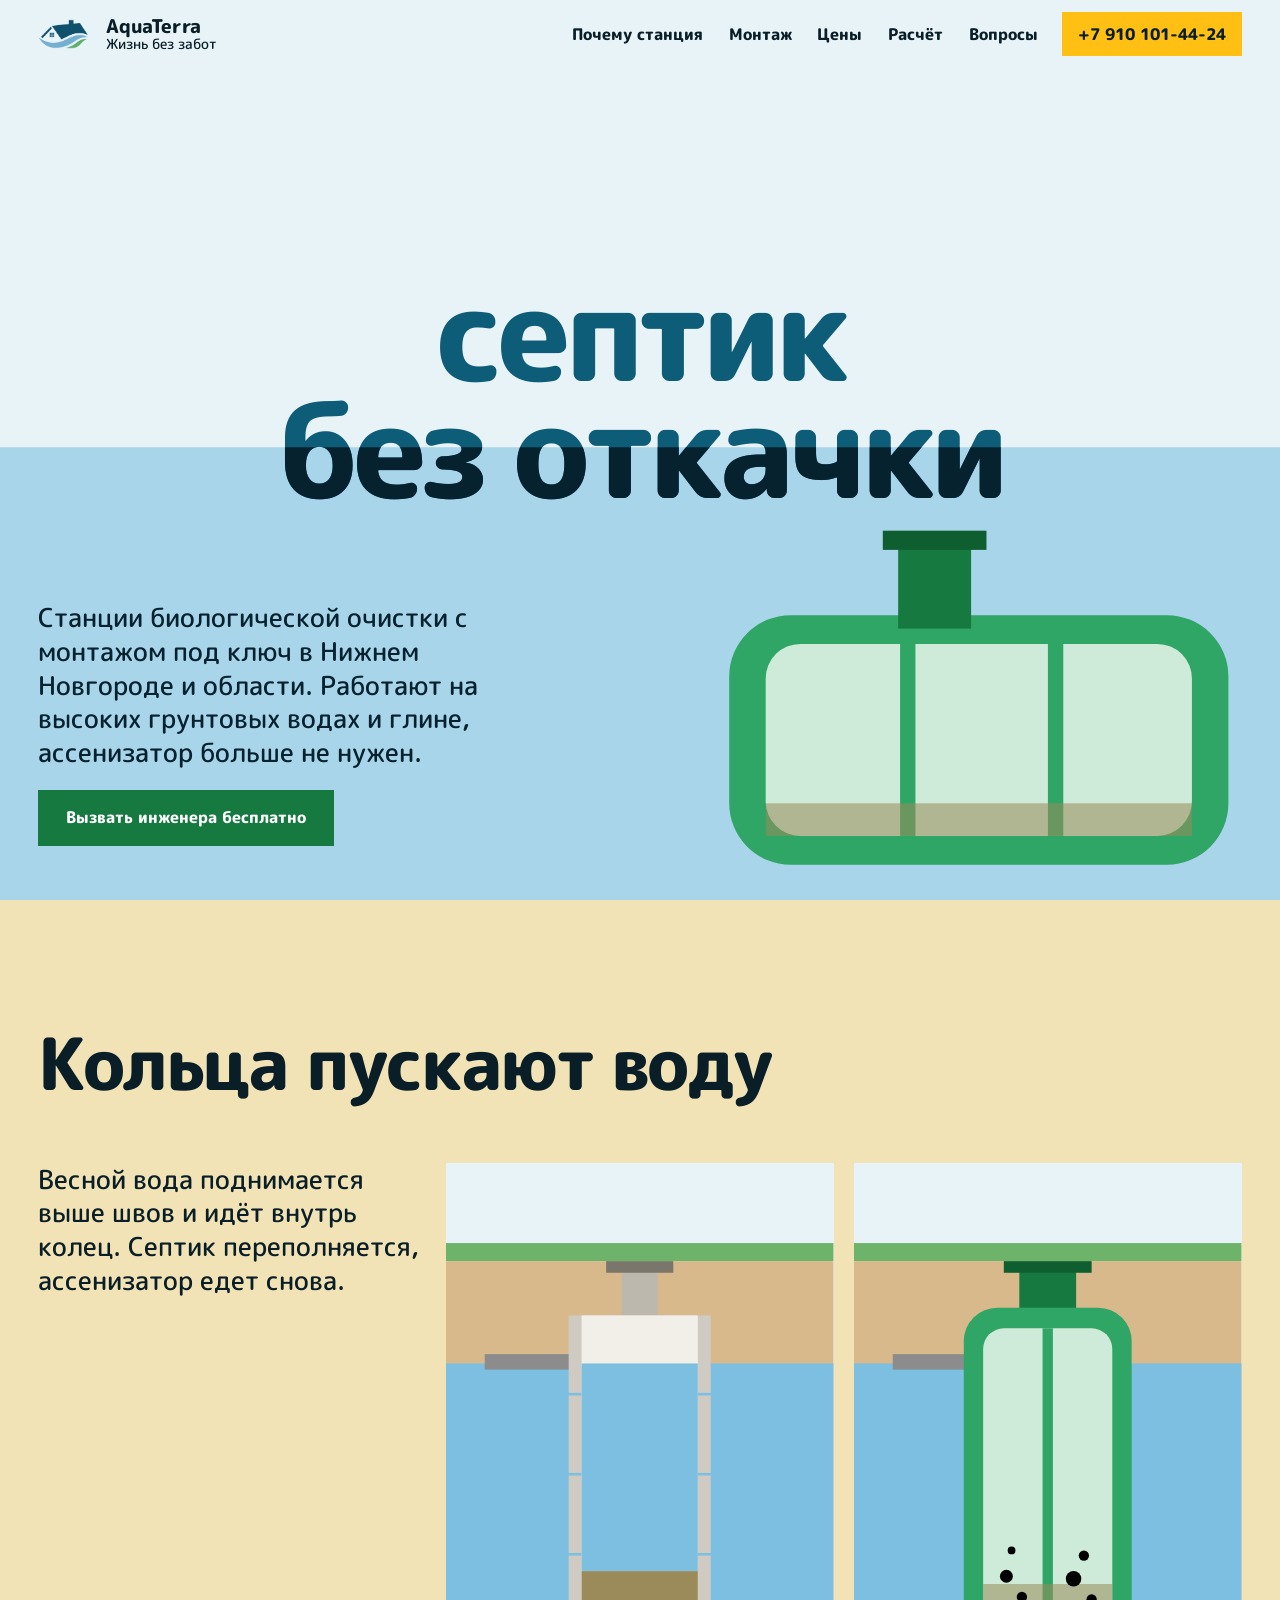
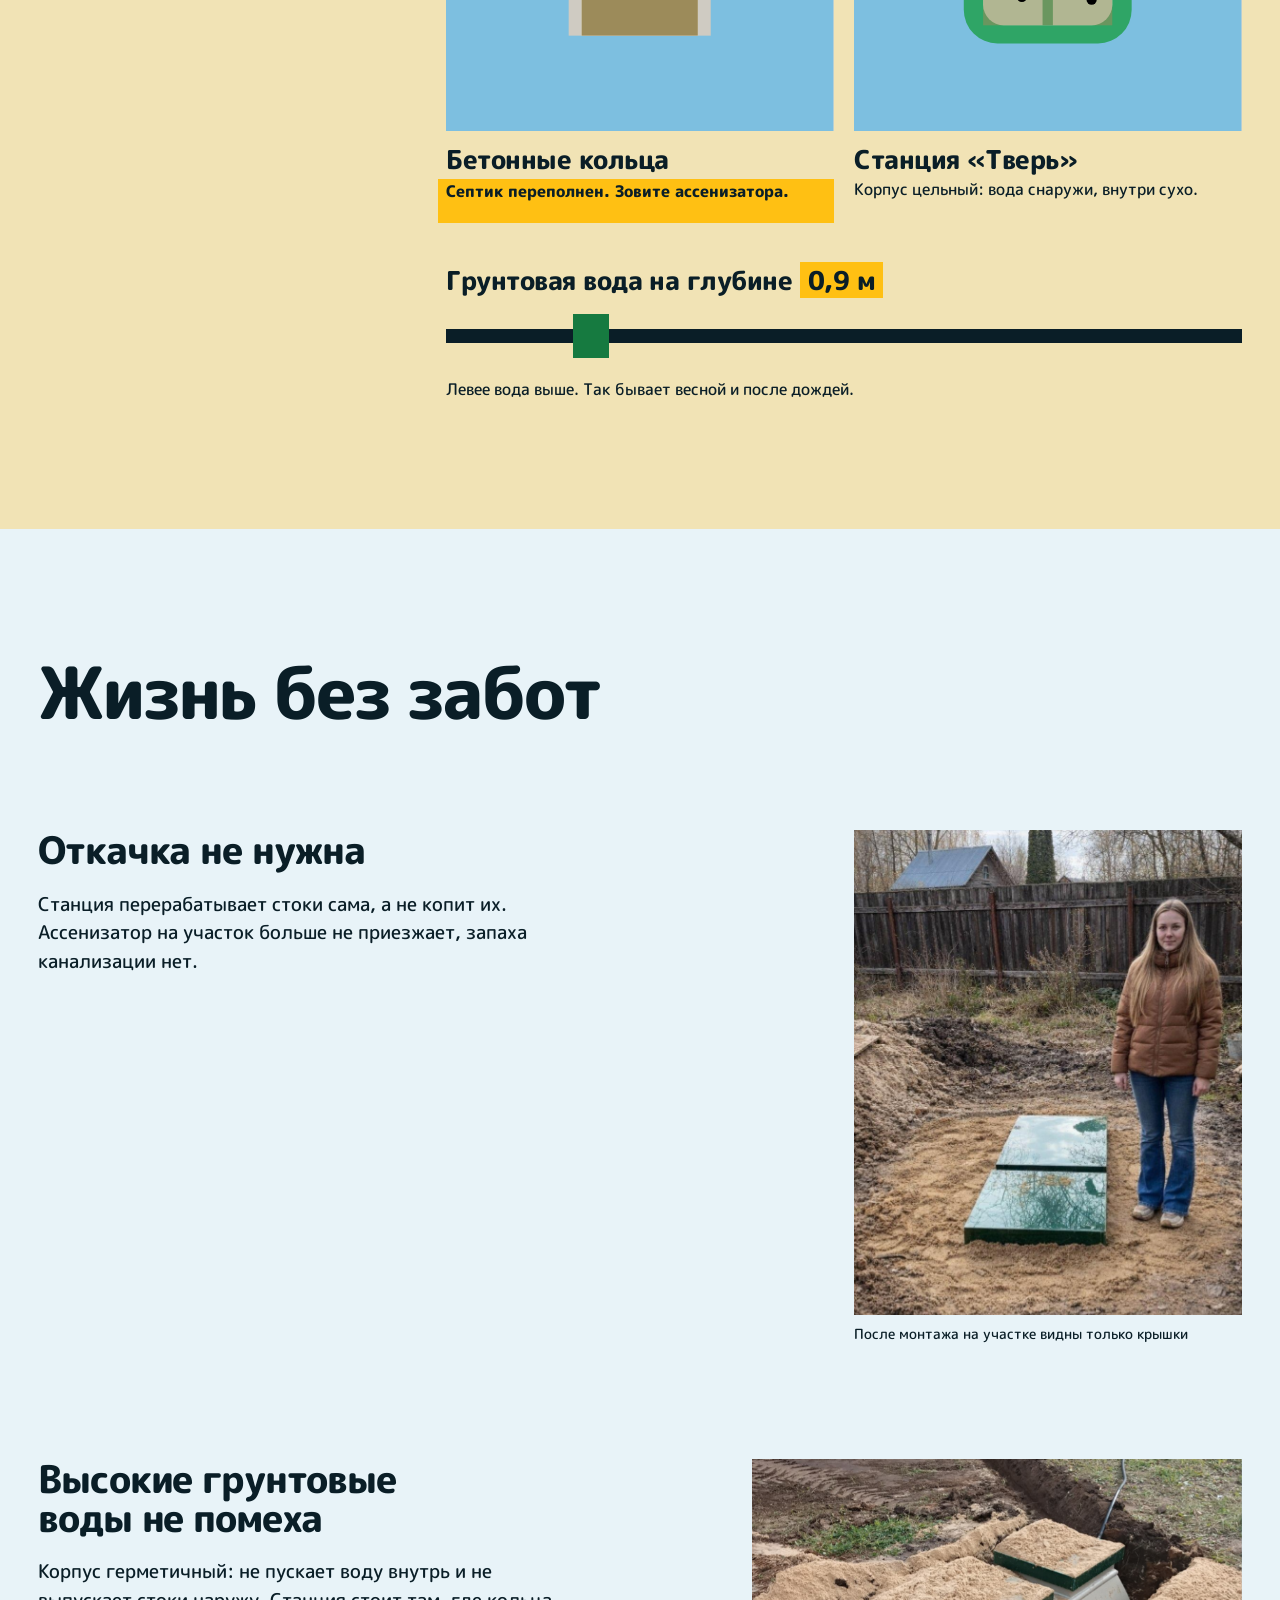
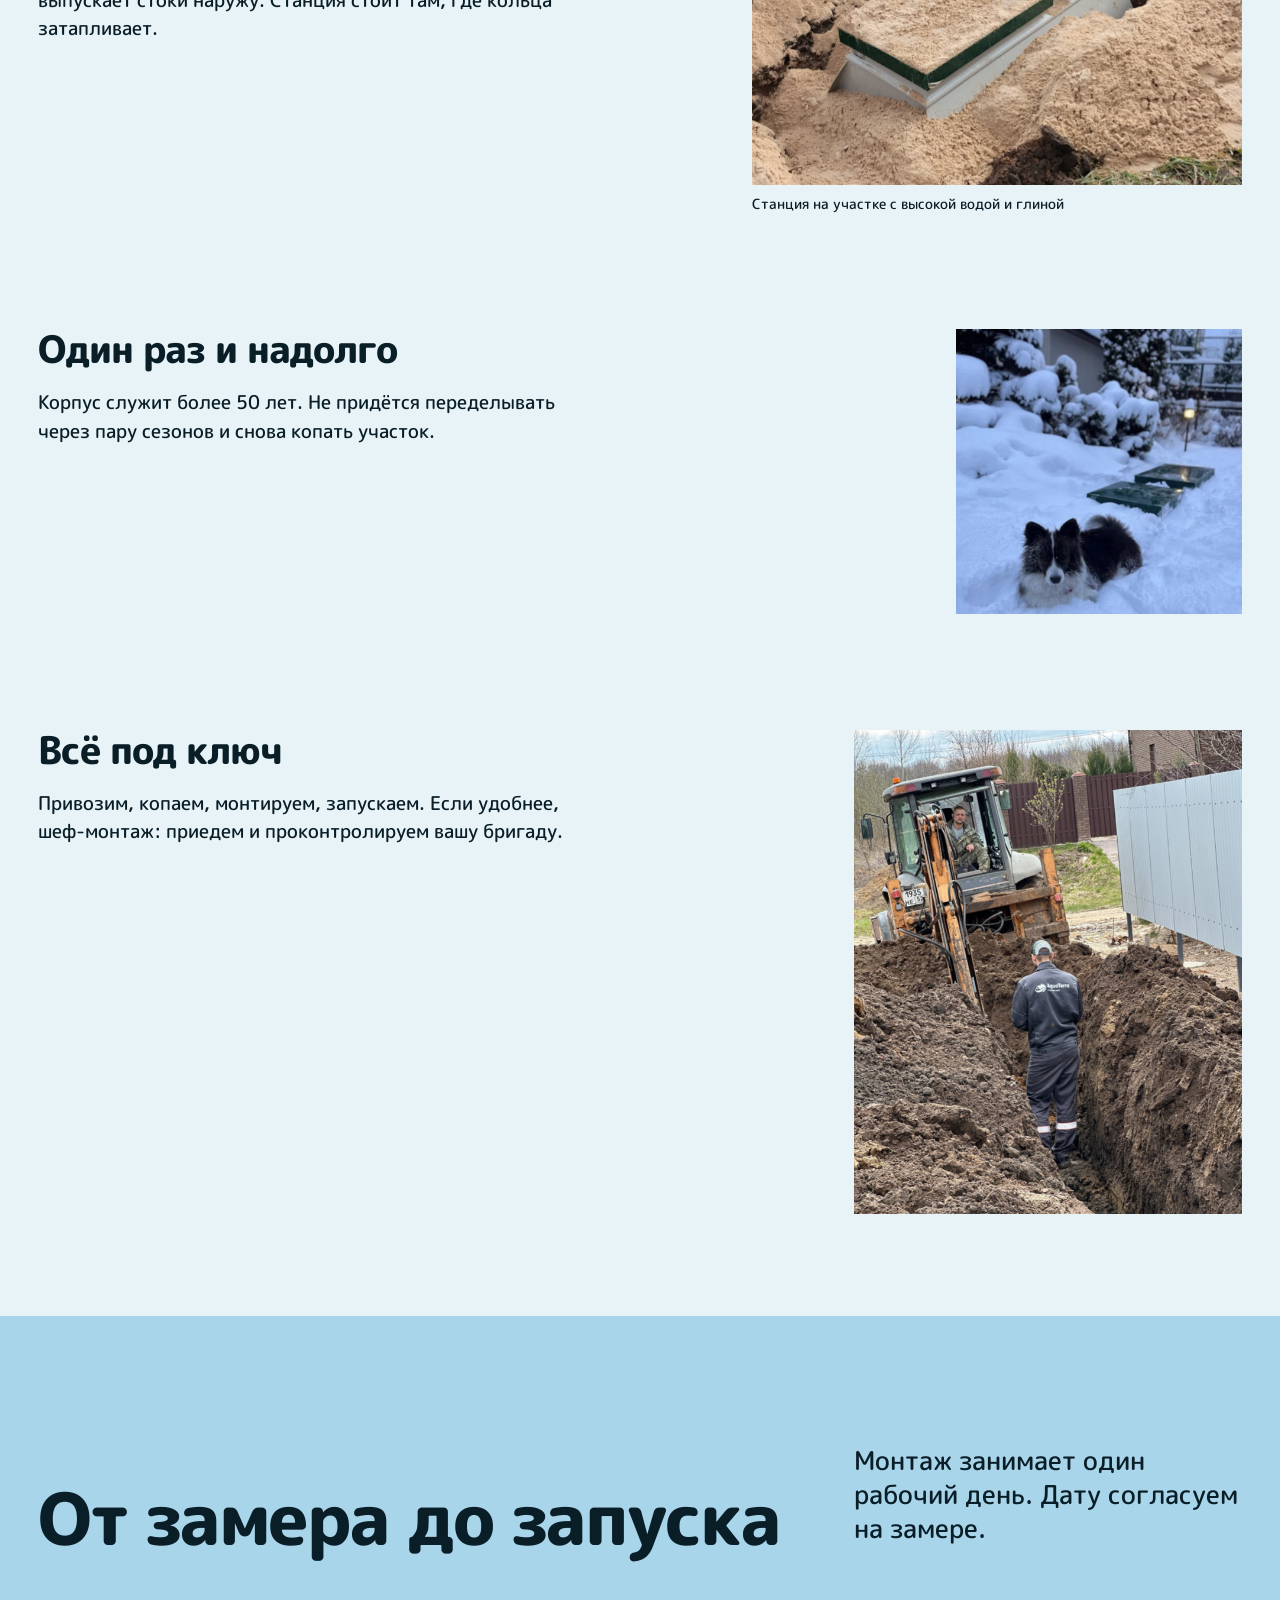
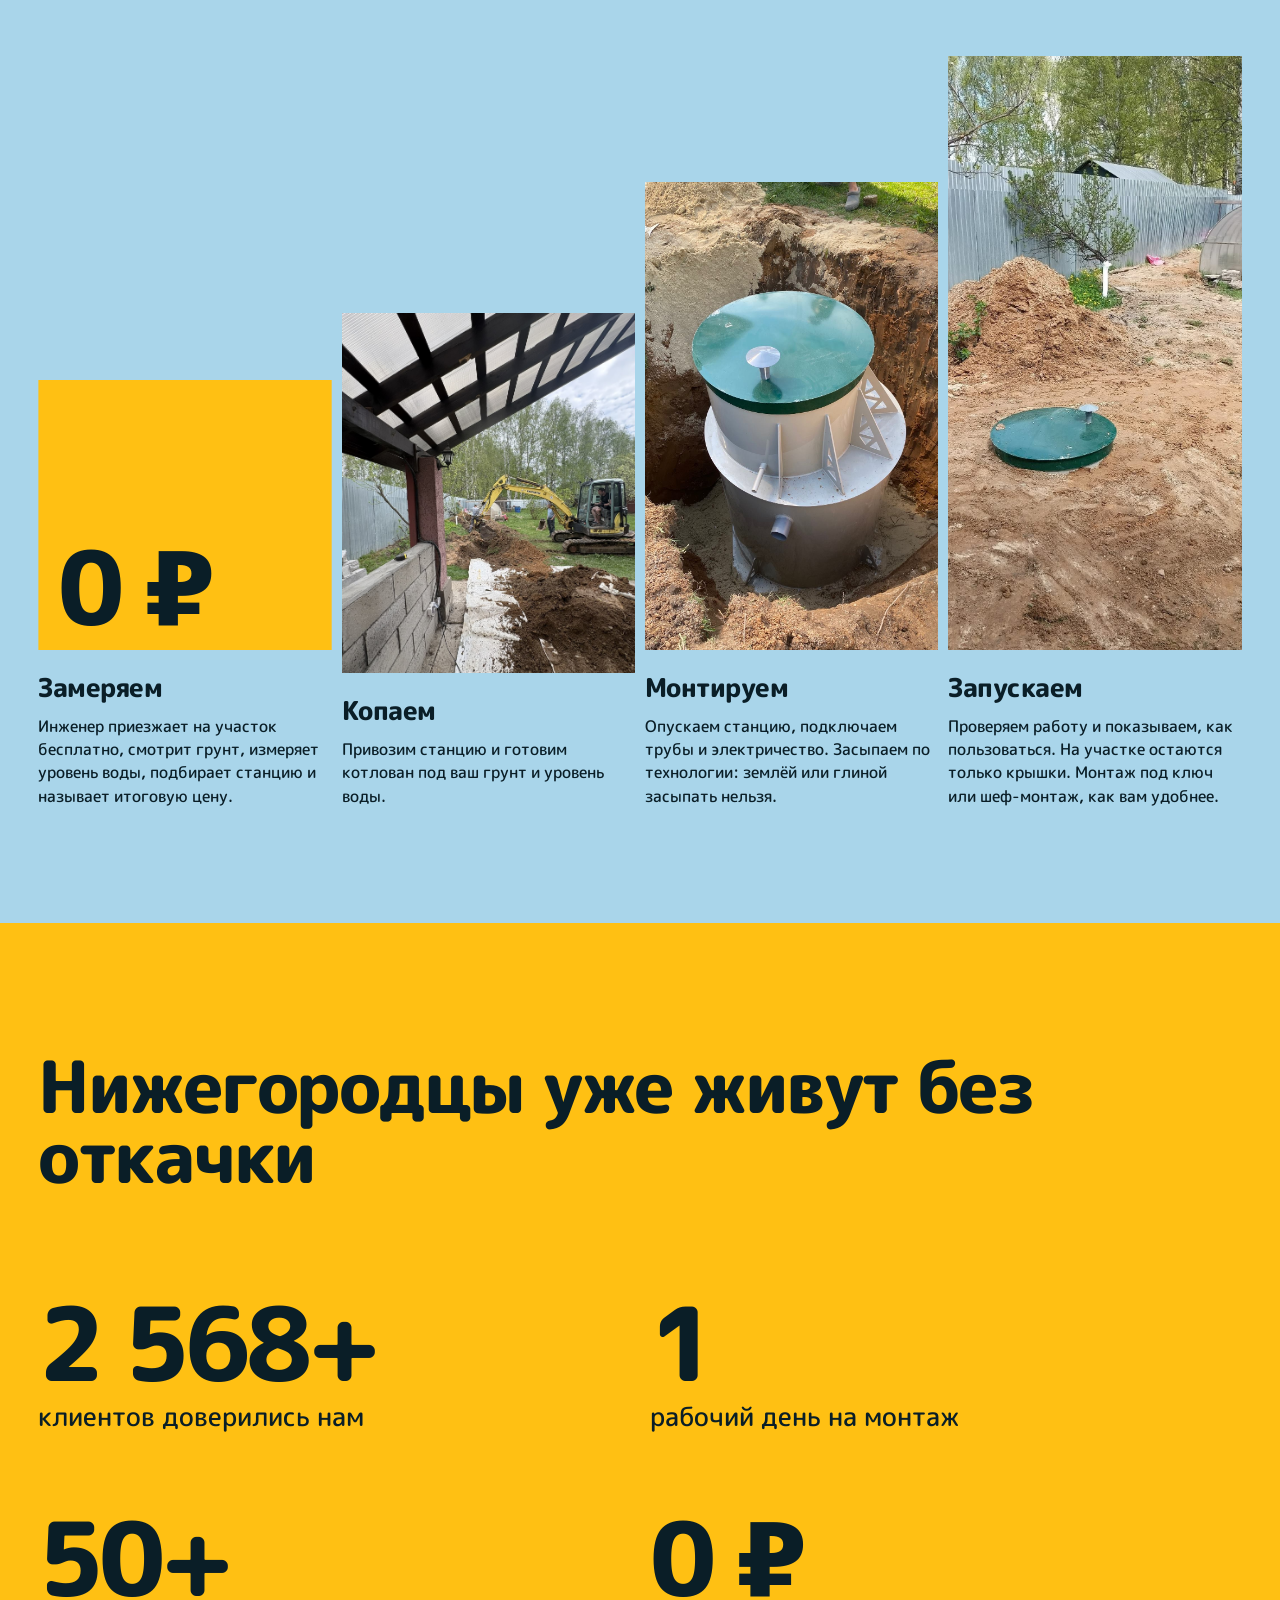
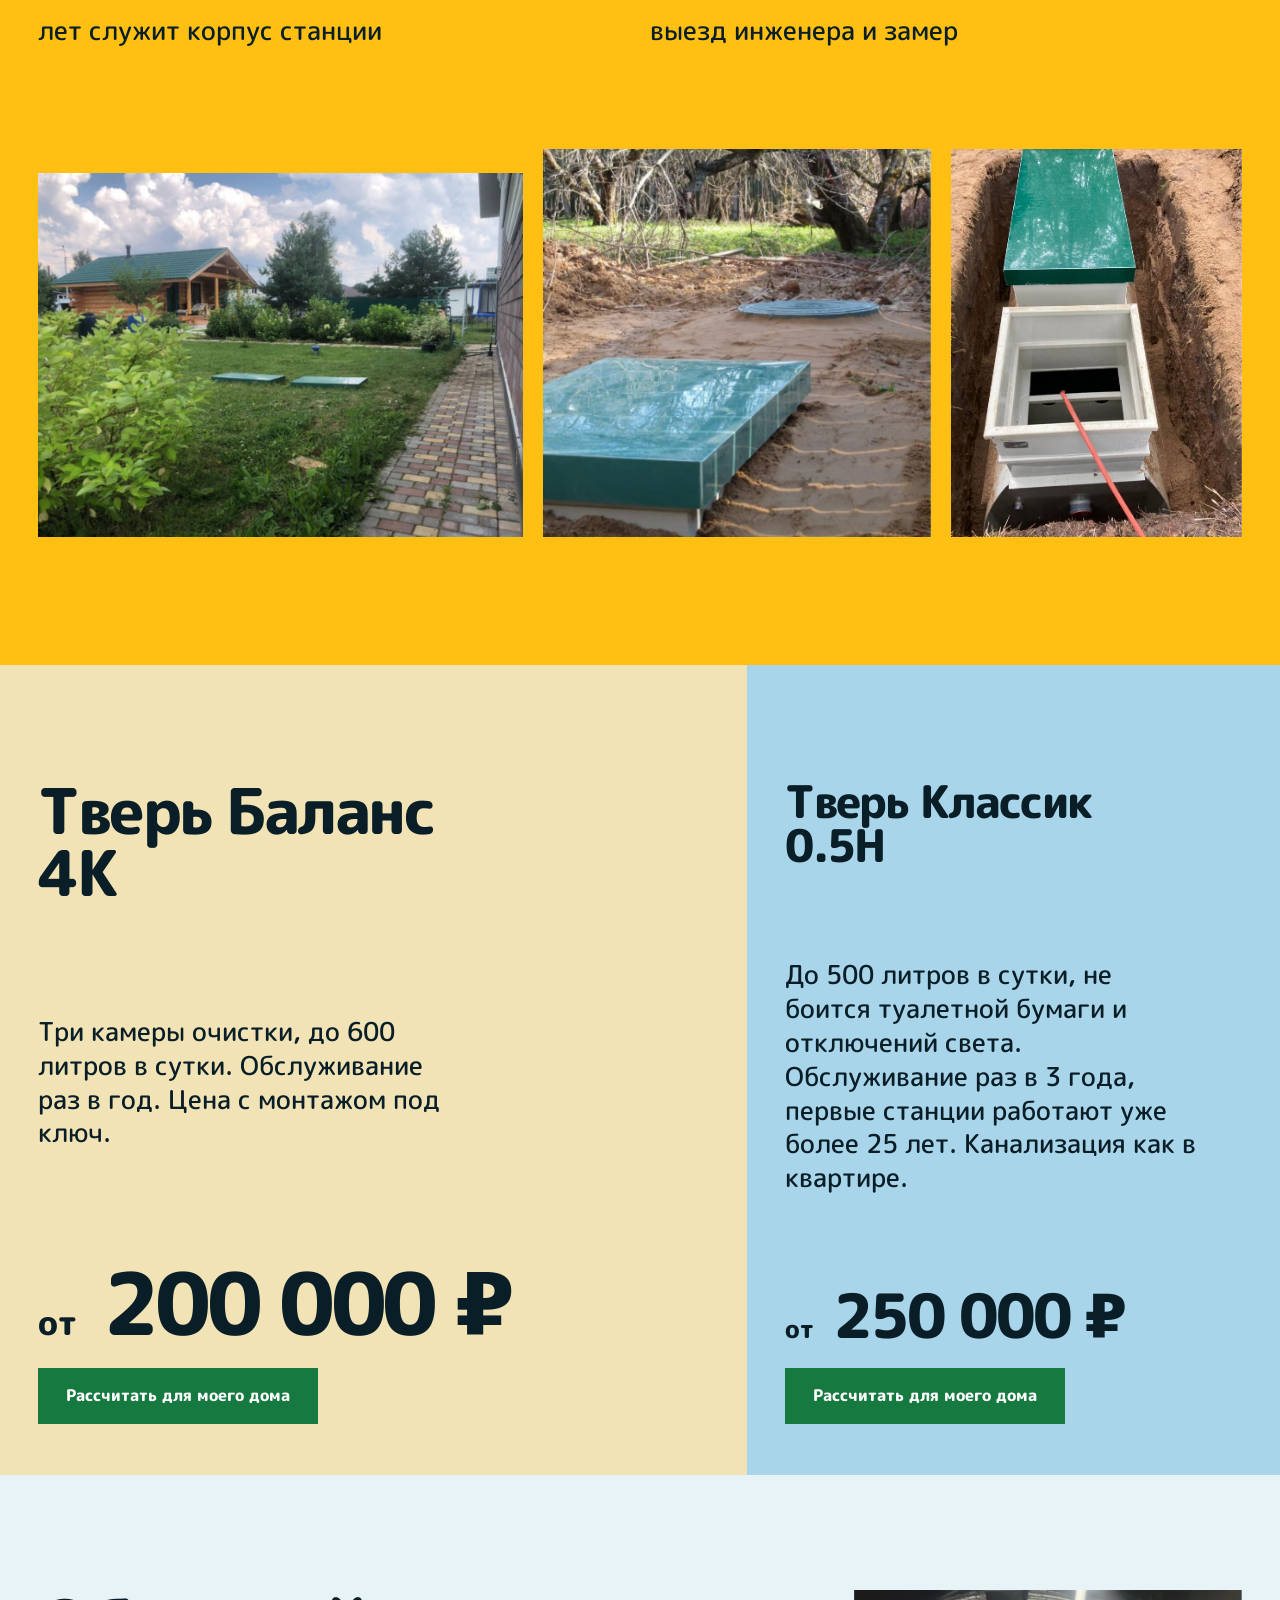
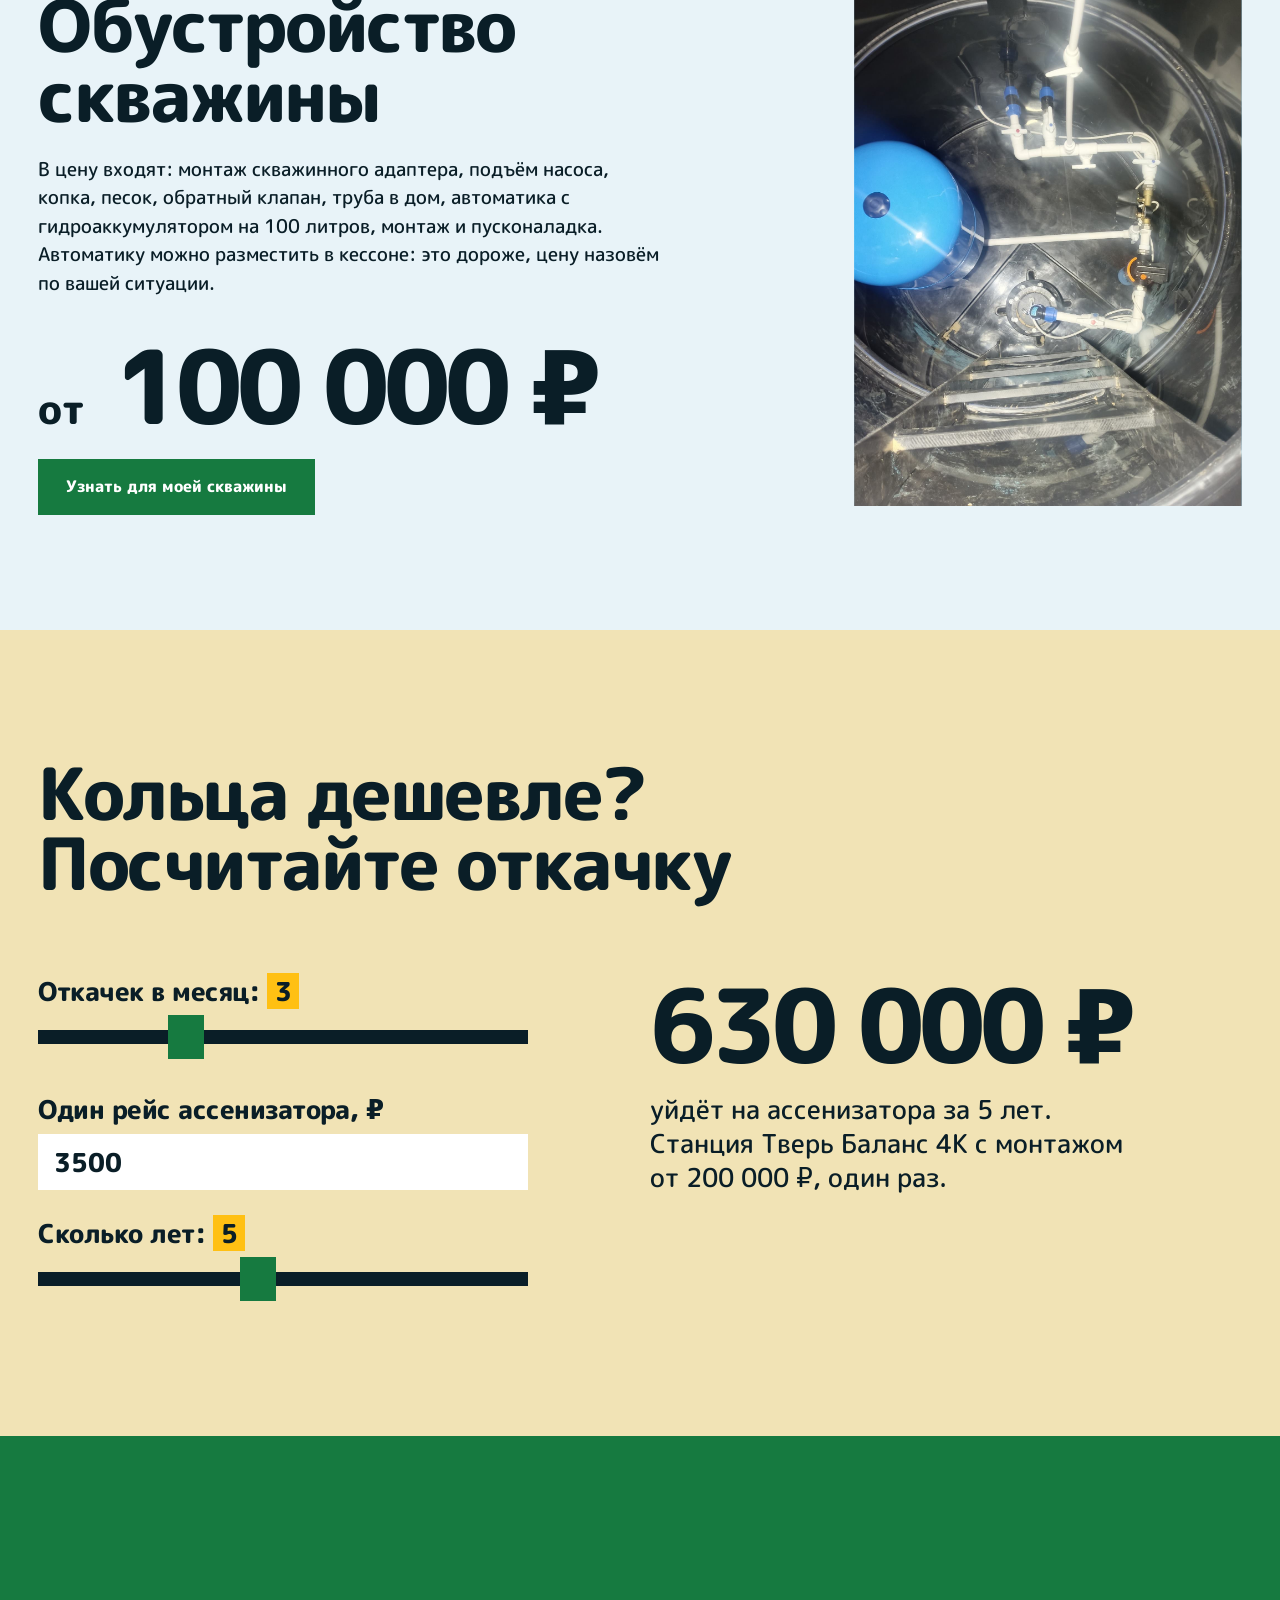
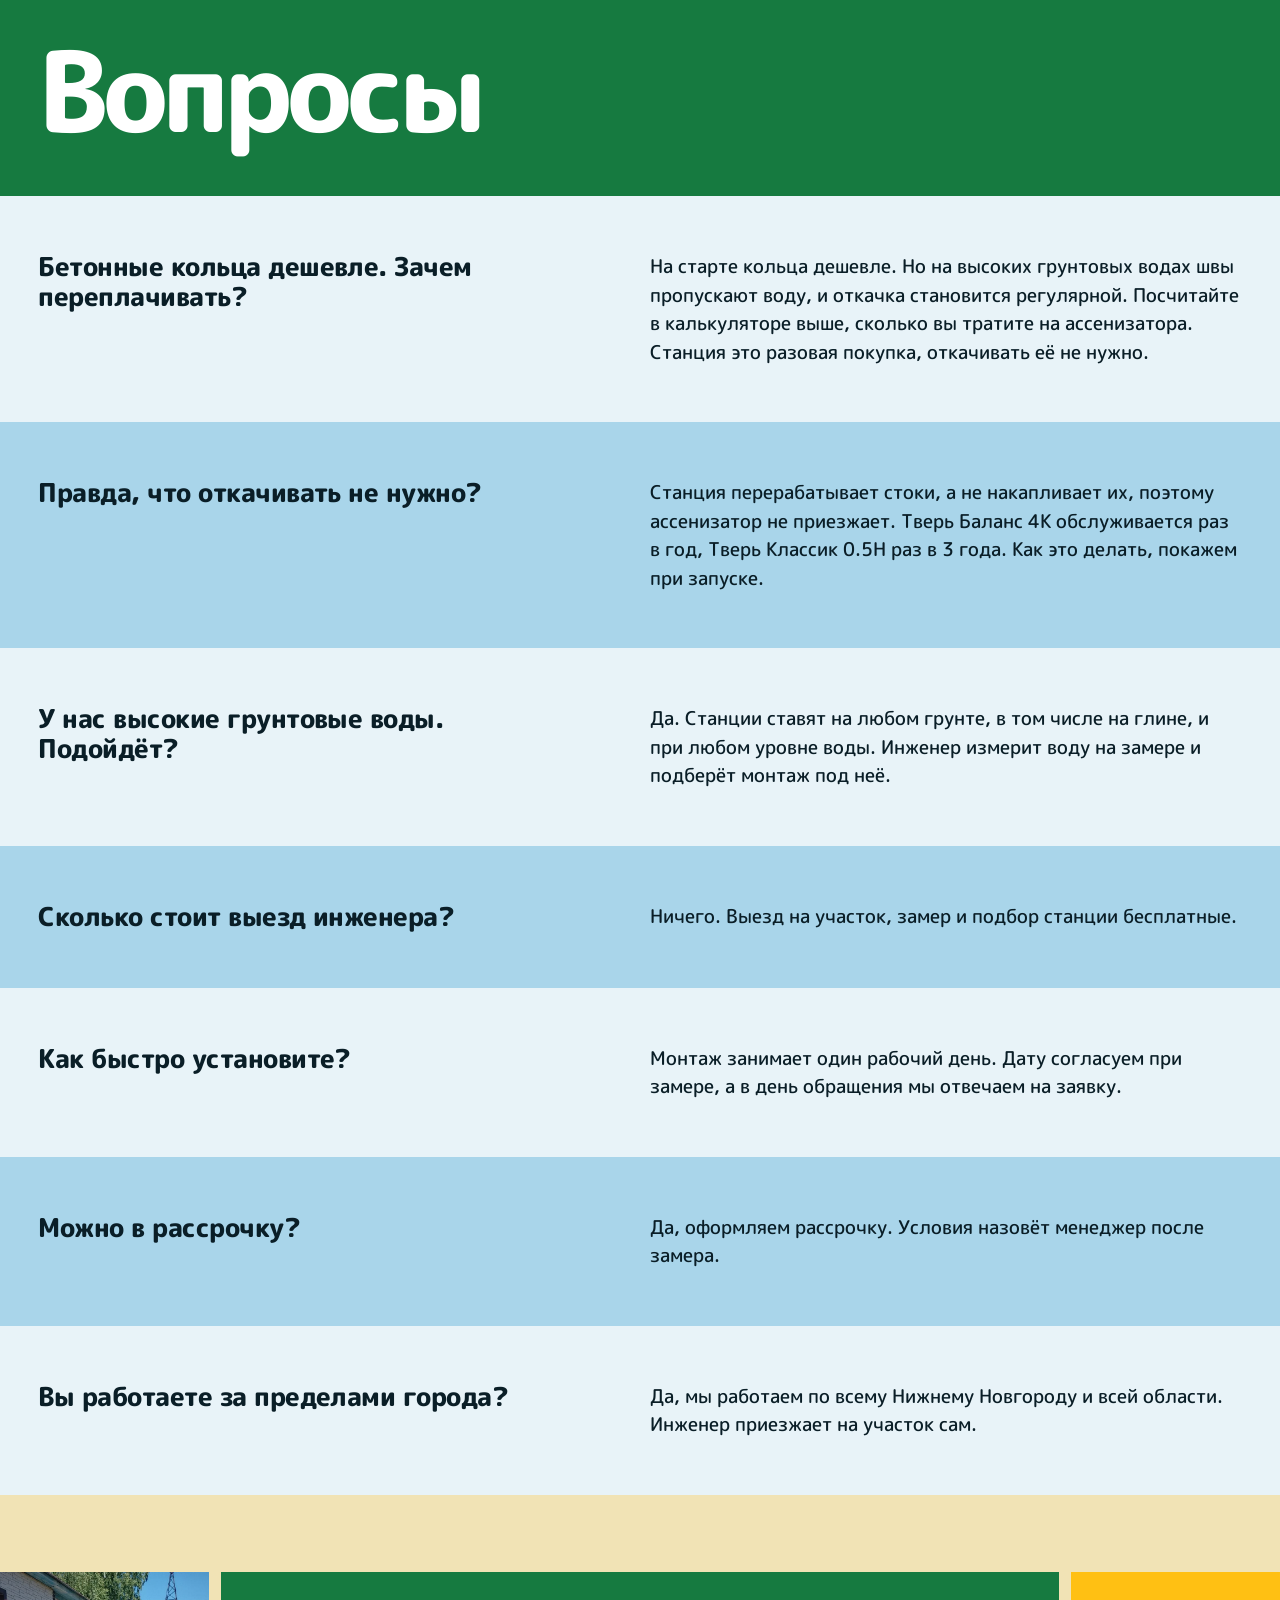
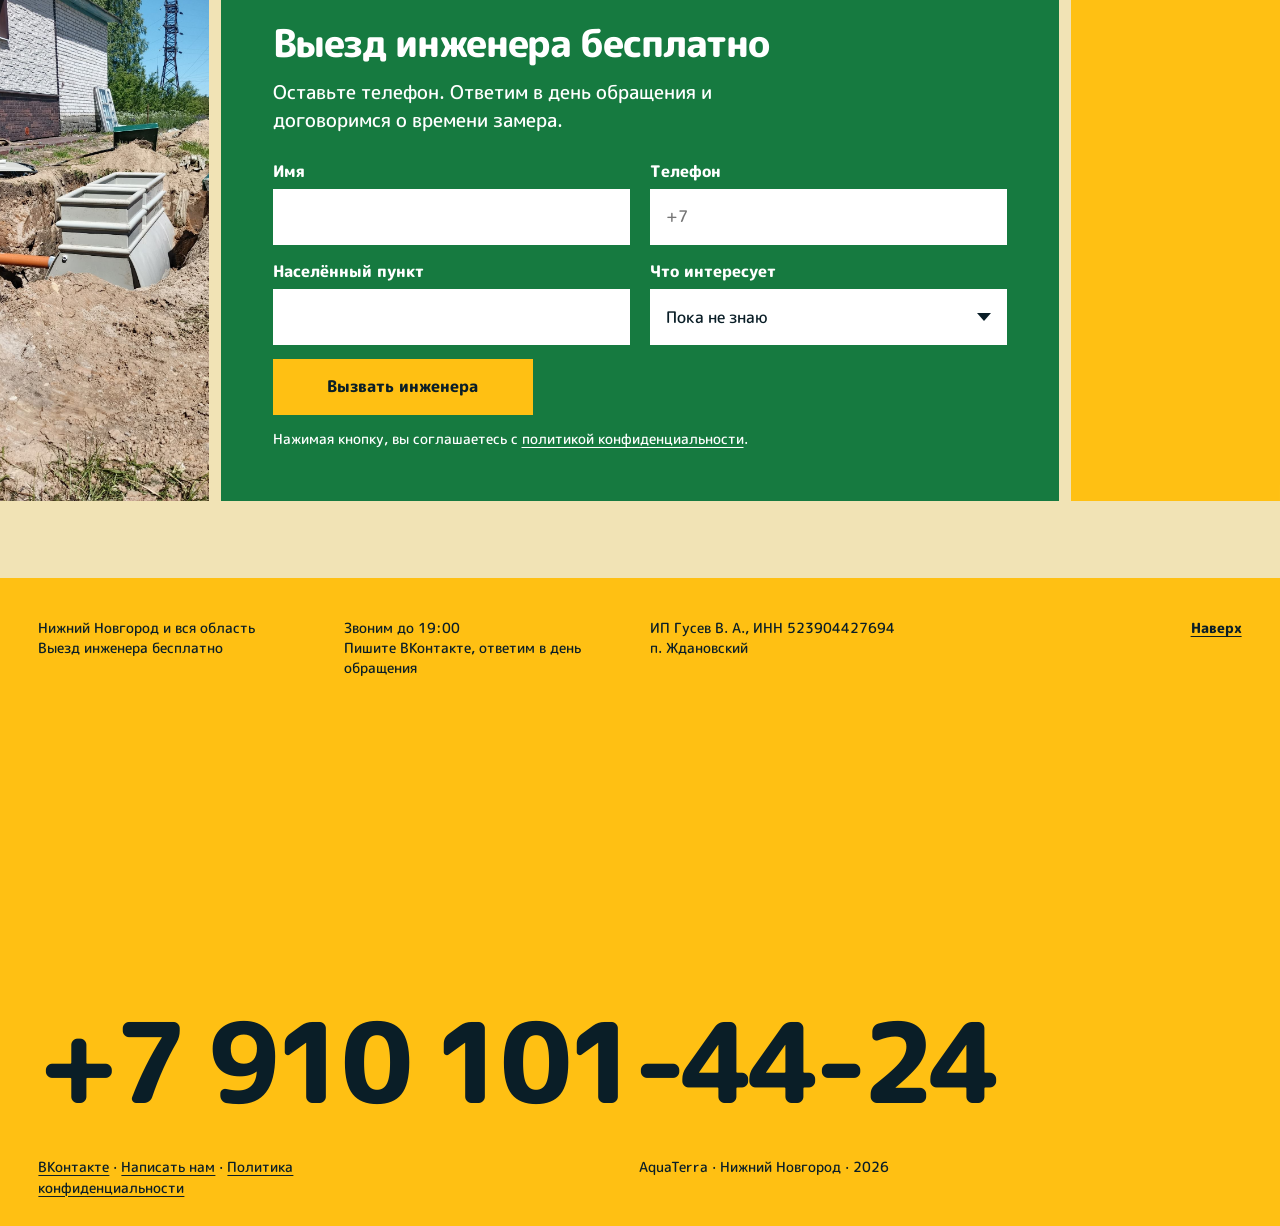
==== commit b7914096: "edits round 1: logo, client photos, model specs, well details Co-Authored-By: Claude Sonnet 5.5 <nor" ====
--- a/index.html
+++ b/index.html
@@ -20,11 +20,8 @@
 <header class="bar" id="header">
   <div class="bar__in">
     <a class="mark" href="#top" aria-label="AquaTerra, на главную">
-      <svg class="mark__ico" viewBox="0 0 44 36" aria-hidden="true">
-        <path d="M3 17 22 3l19 14-3.4 4.6L22 10.2 6.4 21.6z" fill="#0D5C78"/>
-        <path d="M6 25c4 0 4-3 8-3s4 3 8 3 4-3 8-3 4 3 8 3v5c-4 0-4-3-8-3s-4 3-8 3-4-3-8-3-4 3-8 3z" fill="#2B9BC4"/>
-      </svg>
-      <span class="mark__txt"><b>AquaTerra</b><i>Септик Тверь · Нижний Новгород</i></span>
+      <img class="mark__ico" src="assets/logo-icon.png" alt="" width="680" height="350">
+      <span class="mark__txt"><b>AquaTerra</b><i>Жизнь без забот</i></span>
     </a>
     <nav class="nav" id="nav" aria-label="Разделы">
       <a href="#why">Почему станция</a>
@@ -58,7 +55,7 @@
     </g>
   </svg>
   <div class="hero__foot">
-    <p class="hero__sub">Станции биологической очистки с монтажом под ключ в Нижнем Новгороде и области. Работают на высоких грунтовых водах, ассенизатор больше не нужен.</p>
+    <p class="hero__sub">Станции биологической очистки с монтажом под ключ в Нижнем Новгороде и области. Работают на высоких грунтовых водах и глине, ассенизатор больше не нужен.</p>
     <a class="btn" href="#contact" data-pick="">Вызвать инженера бесплатно</a>
   </div>
 </section>
@@ -142,28 +139,28 @@
         <h3>Откачка не нужна</h3>
         <p>Станция перерабатывает стоки сама, а не копит их. Ассенизатор на участок больше не приезжает, запаха канализации нет.</p>
       </div>
-      <figure class="pic pic--a" data-pic><div class="frame"><img src="assets/lids-lawn.jpg" alt="Две зелёные крышки станции на газоне" width="1400" height="723" loading="lazy" style="object-position:30% 55%"></div><figcaption>После монтажа на участке видны только крышки</figcaption></figure>
+      <figure class="pic pic--a" data-pic><div class="frame"><img src="assets/pic-otkachka.jpg" alt="Две зелёные крышки станции на участке" width="1400" height="1050" loading="lazy" style="object-position:50% 70%"></div><figcaption>После монтажа на участке видны только крышки</figcaption></figure>
     </li>
     <li class="row" data-r>
       <div class="row__t">
         <h3>Высокие грунтовые воды не помеха</h3>
         <p>Корпус герметичный: не пускает воду внутрь и не выпускает стоки наружу. Станция стоит там, где кольца затапливает.</p>
       </div>
-      <figure class="pic pic--b" data-pic><div class="frame"><img src="assets/trench-water.jpg" alt="Монтаж септика в траншее, воду из котлована откачивают шлангом" width="1200" height="900" loading="lazy"></div><figcaption>Вода в котловане монтажу не мешает</figcaption></figure>
+      <figure class="pic pic--b" data-pic><div class="frame"><img src="assets/pic-voda.jpg" alt="Станция в траншее у дома, крышки на поверхности" width="1400" height="1050" loading="lazy"></div><figcaption>Станция на участке с высокой водой и глиной</figcaption></figure>
     </li>
     <li class="row" data-r>
       <div class="row__t">
         <h3>Один раз и надолго</h3>
         <p>Корпус служит более 50 лет. Не придётся переделывать через пару сезонов и снова копать участок.</p>
       </div>
-      <figure class="pic pic--c" data-pic><div class="frame"><img src="assets/trench-lids.jpg" alt="Станция с зелёными крышками, установленная в траншее" width="1000" height="618" loading="lazy" style="object-position:30% 50%"></div></figure>
+      <figure class="pic pic--c" data-pic><div class="frame"><img src="assets/pic-nadolgo.jpg" alt="Крышки станции под снегом зимой" width="1400" height="1050" loading="lazy" style="object-position:35% 60%"></div></figure>
     </li>
     <li class="row" data-r>
       <div class="row__t">
         <h3>Всё под ключ</h3>
         <p>Привозим, копаем, монтируем, запускаем. Если удобнее, шеф-монтаж: приедем и проконтролируем вашу бригаду.</p>
       </div>
-      <figure class="pic pic--a" data-pic><div class="frame"><img src="assets/excavator.jpg" alt="Две экскаваторные машины на песчаной насыпи" width="1200" height="864" loading="lazy" style="object-position:70% 50%"></div></figure>
+      <figure class="pic pic--a" data-pic><div class="frame"><img src="assets/pic-klyuch.jpg" alt="Монтаж станции: техника и рабочий в траншее" width="1050" height="1400" loading="lazy"></div></figure>
     </li>
   </ol>
 </section>
@@ -181,17 +178,17 @@
       <p>Инженер приезжает на участок бесплатно, смотрит грунт, измеряет уровень воды, подбирает станцию и называет итоговую цену.</p>
     </article>
     <article class="stage stage--2">
-      <div class="tile tile--sand"><video class="tile__vid" muted loop playsinline preload="metadata" poster="assets/excavator-digging-land-and-loading-truck-poster.jpg" aria-label="Экскаватор копает котлован"><source src="assets/excavator-digging-land-and-loading-truck.webm" type="video/webm"></video></div>
+      <div class="tile tile--sand"><img src="assets/pic-kopaem.jpg" alt="Мини-экскаватор роет котлован на участке" width="1050" height="1400" loading="lazy"></div>
       <h3>Копаем</h3>
       <p>Привозим станцию и готовим котлован под ваш грунт и уровень воды.</p>
     </article>
     <article class="stage stage--3">
-      <div class="tile tile--sky"><img src="assets/trench-water.jpg" alt="Станция в траншее при монтаже" width="1200" height="900" loading="lazy" style="object-position:45% 60%"></div>
+      <div class="tile tile--sky"><img src="assets/pic-montazh.jpg" alt="Станция опущена в котлован" width="1050" height="1400" loading="lazy"></div>
       <h3>Монтируем</h3>
       <p>Опускаем станцию, подключаем трубы и электричество. Засыпаем по технологии: землёй или глиной засыпать нельзя.</p>
     </article>
     <article class="stage stage--4">
-      <div class="tile tile--moss"><img src="assets/lids-lawn.jpg" alt="Зелёные крышки станции на газоне после монтажа" width="1400" height="723" loading="lazy" style="object-position:36% 60%"></div>
+      <div class="tile tile--moss"><img src="assets/pic-zapusk.jpg" alt="Крышка станции на засыпанном участке" width="1050" height="1400" loading="lazy"></div>
       <h3>Запускаем</h3>
       <p>Проверяем работу и показываем, как пользоваться. На участке остаются только крышки. Монтаж под ключ или шеф-монтаж, как вам удобнее.</p>
     </article>
@@ -209,6 +206,11 @@
     <li data-r><b class="fig"><span data-count="50">50</span>+</b><span>лет служит корпус станции</span></li>
     <li data-r><b class="fig">0&nbsp;₽</b><span>выезд инженера и замер</span></li>
   </ul>
+  <div class="shots">
+    <figure class="shot shot--a" data-pic><div class="frame"><img src="assets/g-dom.jpg" alt="Участок с домом, на газоне видны две крышки станции" width="1400" height="1050" loading="lazy"></div></figure>
+    <figure class="shot shot--b" data-pic><div class="frame"><img src="assets/g-krishka.jpg" alt="Бирюзовая крышка станции на песке" width="1400" height="1050" loading="lazy"></div></figure>
+    <figure class="shot shot--c" data-pic><div class="frame"><img src="assets/g-tank.jpg" alt="Станция с зелёной крышкой в траншее" width="1050" height="1400" loading="lazy"></div></figure>
+  </div>
 </section>
 
 <!-- ========== PRICE: two plans, two fields ========== -->
@@ -217,7 +219,7 @@
   <div class="plan plan--a">
     <div class="plan__in">
       <h3>Тверь Баланс 4К</h3>
-      <p class="plan__who">Станция биологической очистки с монтажом под ключ. Подберём под ваш дом и участок на бесплатном замере.</p>
+      <p class="plan__who">Три камеры очистки, до 600 литров в сутки. Обслуживание раз в год. Цена с монтажом под ключ.</p>
       <div class="plan__row">
         <p class="plan__price"><span>от</span> 200&nbsp;000&nbsp;₽</p>
         <a class="btn" href="#contact" data-pick="balans">Рассчитать для моего дома</a>
@@ -226,8 +228,8 @@
   </div>
   <div class="plan plan--b">
     <div class="plan__in">
-      <h3>Тверь Классик 0.5</h3>
-      <p class="plan__who">Станция биологической очистки с монтажом под ключ. Итоговую цену назовёт инженер после замера.</p>
+      <h3>Тверь Классик 0.5Н</h3>
+      <p class="plan__who">До 500 литров в сутки, не боится туалетной бумаги и отключений света. Обслуживание раз в 3 года, первые станции работают уже более 25 лет. Канализация как в квартире.</p>
       <div class="plan__row">
         <p class="plan__price"><span>от</span> 250&nbsp;000&nbsp;₽</p>
         <a class="btn" href="#contact" data-pick="klassik">Рассчитать для моего дома</a>
@@ -239,9 +241,10 @@
 <section class="well" aria-labelledby="h-well">
   <div class="well__in">
     <h2 class="well__h" id="h-well">Обустройство скважины</h2>
-    <p class="well__p">Чтобы вода в доме была такой же беззаботной, как канализация: оборудуем скважину под ключ.</p>
+    <p class="well__p">В цену входят: монтаж скважинного адаптера, подъём насоса, копка, песок, обратный клапан, труба в дом, автоматика с гидроаккумулятором на 100 литров, монтаж и пусконаладка. Автоматику можно разместить в кессоне: это дороже, цену назовём по вашей ситуации.</p>
     <p class="well__price"><span>от</span> 100&nbsp;000&nbsp;₽</p>
     <a class="btn" href="#contact" data-pick="well">Узнать для моей скважины</a>
+    <figure class="well__pic" data-pic><img src="assets/pic-skvazhina.jpg" alt="Гидроаккумулятор и обвязка внутри кессона скважины" width="1050" height="1400" loading="lazy"></figure>
   </div>
 </section>
 
@@ -275,8 +278,8 @@
 <section class="faq" id="faq" aria-labelledby="h-faq">
   <div class="band band--head"><h2 id="h-faq" data-split>Вопросы</h2></div>
   <div class="band band--a"><h3>Бетонные кольца дешевле. Зачем переплачивать?</h3><p>На старте кольца дешевле. Но на высоких грунтовых водах швы пропускают воду, и откачка становится регулярной. Посчитайте в калькуляторе выше, сколько вы тратите на ассенизатора. Станция это разовая покупка, откачивать её не нужно.</p></div>
-  <div class="band band--b"><h3>Правда, что откачивать не нужно?</h3><p>Станция перерабатывает стоки, а не накапливает их, поэтому ассенизатор не приезжает. Как за ней присматривать, покажем при запуске.</p></div>
-  <div class="band band--a"><h3>У нас высокие грунтовые воды. Подойдёт?</h3><p>Да. Станции ставят на любом грунте и при любом уровне воды. Инженер измерит воду на замере и подберёт монтаж под неё.</p></div>
+  <div class="band band--b"><h3>Правда, что откачивать не нужно?</h3><p>Станция перерабатывает стоки, а не накапливает их, поэтому ассенизатор не приезжает. Тверь Баланс 4К обслуживается раз в год, Тверь Классик 0.5Н раз в 3 года. Как это делать, покажем при запуске.</p></div>
+  <div class="band band--a"><h3>У нас высокие грунтовые воды. Подойдёт?</h3><p>Да. Станции ставят на любом грунте, в том числе на глине, и при любом уровне воды. Инженер измерит воду на замере и подберёт монтаж под неё.</p></div>
   <div class="band band--b"><h3>Сколько стоит выезд инженера?</h3><p>Ничего. Выезд на участок, замер и подбор станции бесплатные.</p></div>
   <div class="band band--a"><h3>Как быстро установите?</h3><p>Монтаж занимает один рабочий день. Дату согласуем при замере, а в день обращения мы отвечаем на заявку.</p></div>
   <div class="band band--b"><h3>Можно в рассрочку?</h3><p>Да, оформляем рассрочку. Условия назовёт менеджер после замера.</p></div>
@@ -286,7 +289,7 @@
 <!-- ========== CTA: the action tile ========== -->
 <section class="field field--sand cta" id="contact" aria-labelledby="h-cta">
   <div class="cta__row">
-    <div class="cta__side cta__side--l"><img src="assets/lids-lawn.jpg" alt="Крышки станции на газоне" width="1400" height="723" loading="lazy" style="object-position:60% 50%"></div>
+    <div class="cta__side cta__side--l"><img src="assets/pic-cta.jpg" alt="Станция в траншее рядом с домом" width="1050" height="1400" loading="lazy"></div>
     <div class="cta__main" data-r>
       <h2 id="h-cta">Выезд инженера бесплатно</h2>
       <p>Оставьте телефон. Ответим в день обращения и договоримся о времени замера.</p>
@@ -299,7 +302,7 @@
           <select name="interest" id="interest">
             <option value="Пока не знаю, нужна консультация">Пока не знаю</option>
             <option value="Станция Тверь Баланс 4К" data-k="balans">Тверь Баланс 4К</option>
-            <option value="Станция Тверь Классик 0.5" data-k="klassik">Тверь Классик 0.5</option>
+            <option value="Станция Тверь Классик 0.5Н" data-k="klassik">Тверь Классик 0.5Н</option>
             <option value="Обустройство скважины" data-k="well">Скважина</option>
           </select>
         </label>
@@ -324,7 +327,6 @@
   <a class="foot__tel" href="tel:+79101014424">+7 910 101-44-24</a>
   <div class="foot__meta">
     <p><a href="https://vk.ru/septik_nnov" rel="noopener">ВКонтакте</a> · <a href="https://vk.me/septik_nnov" rel="noopener">Написать нам</a> · <a href="privacy.html">Политика конфиденциальности</a></p>
-    <p class="foot__credit">Фото: Wikideas1 (CC0), Jonathan Billinger (CC BY-SA 2.0), NCDOT (CC BY 2.0), KEmel49 (CC BY-SA 4.0), Wikimedia Commons; фото монтажа из группы AquaTerra ВКонтакте.</p>
     <p>AquaTerra · Нижний Новгород · <span id="year">2026</span></p>
   </div>
 </footer>
--- a/styles.css
+++ b/styles.css
@@ -74,7 +74,7 @@
 .bar.is-hidden { transform: translateY(-100%); }
 .bar__in { display: flex; align-items: center; gap: 24px; min-width: 0; height: 68px; padding: 0 var(--m); }
 .mark { display: flex; align-items: center; gap: 10px; flex-shrink: 0; text-decoration: none; }
-.mark__ico { width: 44px; height: 36px; transition: transform 0.5s var(--ease); }
+.mark__ico { width: 58px; height: auto; mix-blend-mode: normal; transition: transform 0.5s var(--ease); }
 .mark:hover .mark__ico { transform: translateY(-3px) rotate(-4deg); }
 .mark__txt { display: flex; flex-direction: column; line-height: 1.05; }
 .mark__txt b { font-weight: 800; font-size: var(--step-body); letter-spacing: -0.02em; }
@@ -223,6 +223,15 @@
 .fig { font-size: var(--step-num); line-height: 0.95; letter-spacing: -0.05em; font-weight: 800; }
 .figs li > span { font-size: var(--step-lead); line-height: 1.25; max-width: 22ch; }
 
+/* ========== photo strip ========== */
+.shots { display: grid; grid-template-columns: 5fr 4fr 3fr; gap: var(--gap); align-items: end; padding: 0 var(--m); margin-top: clamp(56px, 8vw, 120px); }
+.shot .frame { position: relative; overflow: hidden; background: var(--sand); }
+.shot--a .frame { aspect-ratio: 4 / 3; } .shot--b .frame { aspect-ratio: 1 / 1; } .shot--c .frame { aspect-ratio: 3 / 4; }
+.shot img { position: absolute; left: 0; top: -7%; width: 100%; height: 114%; object-fit: cover; transform: translate3d(0, var(--py, 0px), 0); }
+.js .shot img { clip-path: inset(100% 0 0 0); }
+.js .shot.in img { clip-path: inset(0); transition: clip-path 1.2s cubic-bezier(0.77, 0, 0.18, 1); }
+.js .shot--b.in img { transition-delay: 0.15s; } .js .shot--c.in img { transition-delay: 0.3s; }
+
 /* ========== price: two fields ========== */
 .price { display: grid; grid-template-columns: 7fr 5fr; min-height: 90svh; }
 .plan { container-type: inline-size; }
@@ -240,11 +249,16 @@
 
 .well { background: var(--sky); padding: clamp(72px, 9vw, 140px) var(--m); }
 .well__in { display: grid; grid-template-columns: repeat(12, minmax(0, 1fr)); column-gap: var(--gap); row-gap: 24px; align-items: end; }
-.well__h { grid-column: 1 / 8; font-size: var(--step-head); line-height: 0.98; letter-spacing: -0.035em; font-weight: 800; }
-.well__p { grid-column: 1 / 7; font-size: var(--step-lead); line-height: 1.3; }
-.well__price { grid-column: 8 / 13; grid-row: 1; justify-self: end; font-size: var(--step-num); line-height: 0.95; letter-spacing: -0.05em; font-weight: 800; white-space: nowrap; }
+.well__in { align-items: start; }
+.well__h { grid-column: 1 / 8; grid-row: 1; font-size: var(--step-head); line-height: 0.98; letter-spacing: -0.035em; font-weight: 800; }
+.well__p { grid-column: 1 / 8; grid-row: 2; font-size: var(--step-body); line-height: 1.5; max-width: 52ch; }
+.well__price { grid-column: 1 / 8; grid-row: 3; justify-self: start; margin-top: 16px; font-size: var(--step-num); line-height: 0.95; letter-spacing: -0.05em; font-weight: 800; white-space: nowrap; }
 .well__price span { font-size: 0.4em; letter-spacing: 0; margin-right: 0.15em; }
-.well .btn { grid-column: 8 / 13; grid-row: 2; justify-self: end; }
+.well .btn { grid-column: 1 / 8; grid-row: 4; justify-self: start; }
+.well__pic { grid-column: 9 / 13; grid-row: 1 / 5; aspect-ratio: 3 / 4; position: relative; overflow: hidden; background: var(--water); }
+.well__pic img { position: absolute; inset: 0; width: 100%; height: 100%; object-fit: cover; }
+.js .well__pic img { clip-path: inset(100% 0 0 0); }
+.js .well__pic.in img { clip-path: inset(0); transition: clip-path 1.2s cubic-bezier(0.77, 0, 0.18, 1); }
 
 /* ========== calc ========== */
 .calc__h { grid-column: 1 / 10; }
@@ -325,9 +339,8 @@
   .price { grid-template-columns: 1fr; }
   .plan { min-height: 70svh; }
   .plan h3 { font-size: 11cqw; } .plan__price { font-size: 15cqw; }
-  .well__h, .well__p { grid-column: 1 / -1; }
-  .well__price { grid-column: 1 / -1; grid-row: auto; justify-self: start; }
-  .well .btn { grid-column: 1 / -1; grid-row: auto; justify-self: start; }
+  .well__h, .well__p, .well__price, .well .btn { grid-column: 1 / -1; grid-row: auto; }
+  .well__pic { grid-column: 1 / -1; grid-row: auto; aspect-ratio: 4 / 3; margin-top: 24px; }
   .calc__ctl, .calc__out { grid-column: 1 / -1; }
   .band h3 { grid-column: 1 / -1; margin-bottom: 14px; } .band p { grid-column: 1 / -1; }
   .cta__row { grid-template-columns: 1fr 1fr; }
@@ -351,6 +364,8 @@
   .stage--1 { --k: 17; } .stage--2 { --k: 24; } .stage--3 { --k: 32; } .stage--4 { --k: 40; }
   .tile { height: calc(var(--k) * 1vw * 2.2); min-height: 0; }
   .figs { grid-template-columns: 1fr; }
+  .shots { grid-template-columns: 1fr 1fr; }
+  .shot--a { grid-column: 1 / -1; }
   :root { --step-num: min(15vw, 130px); }
   .form { grid-template-columns: 1fr; }
   .form .btn { width: 100%; }
